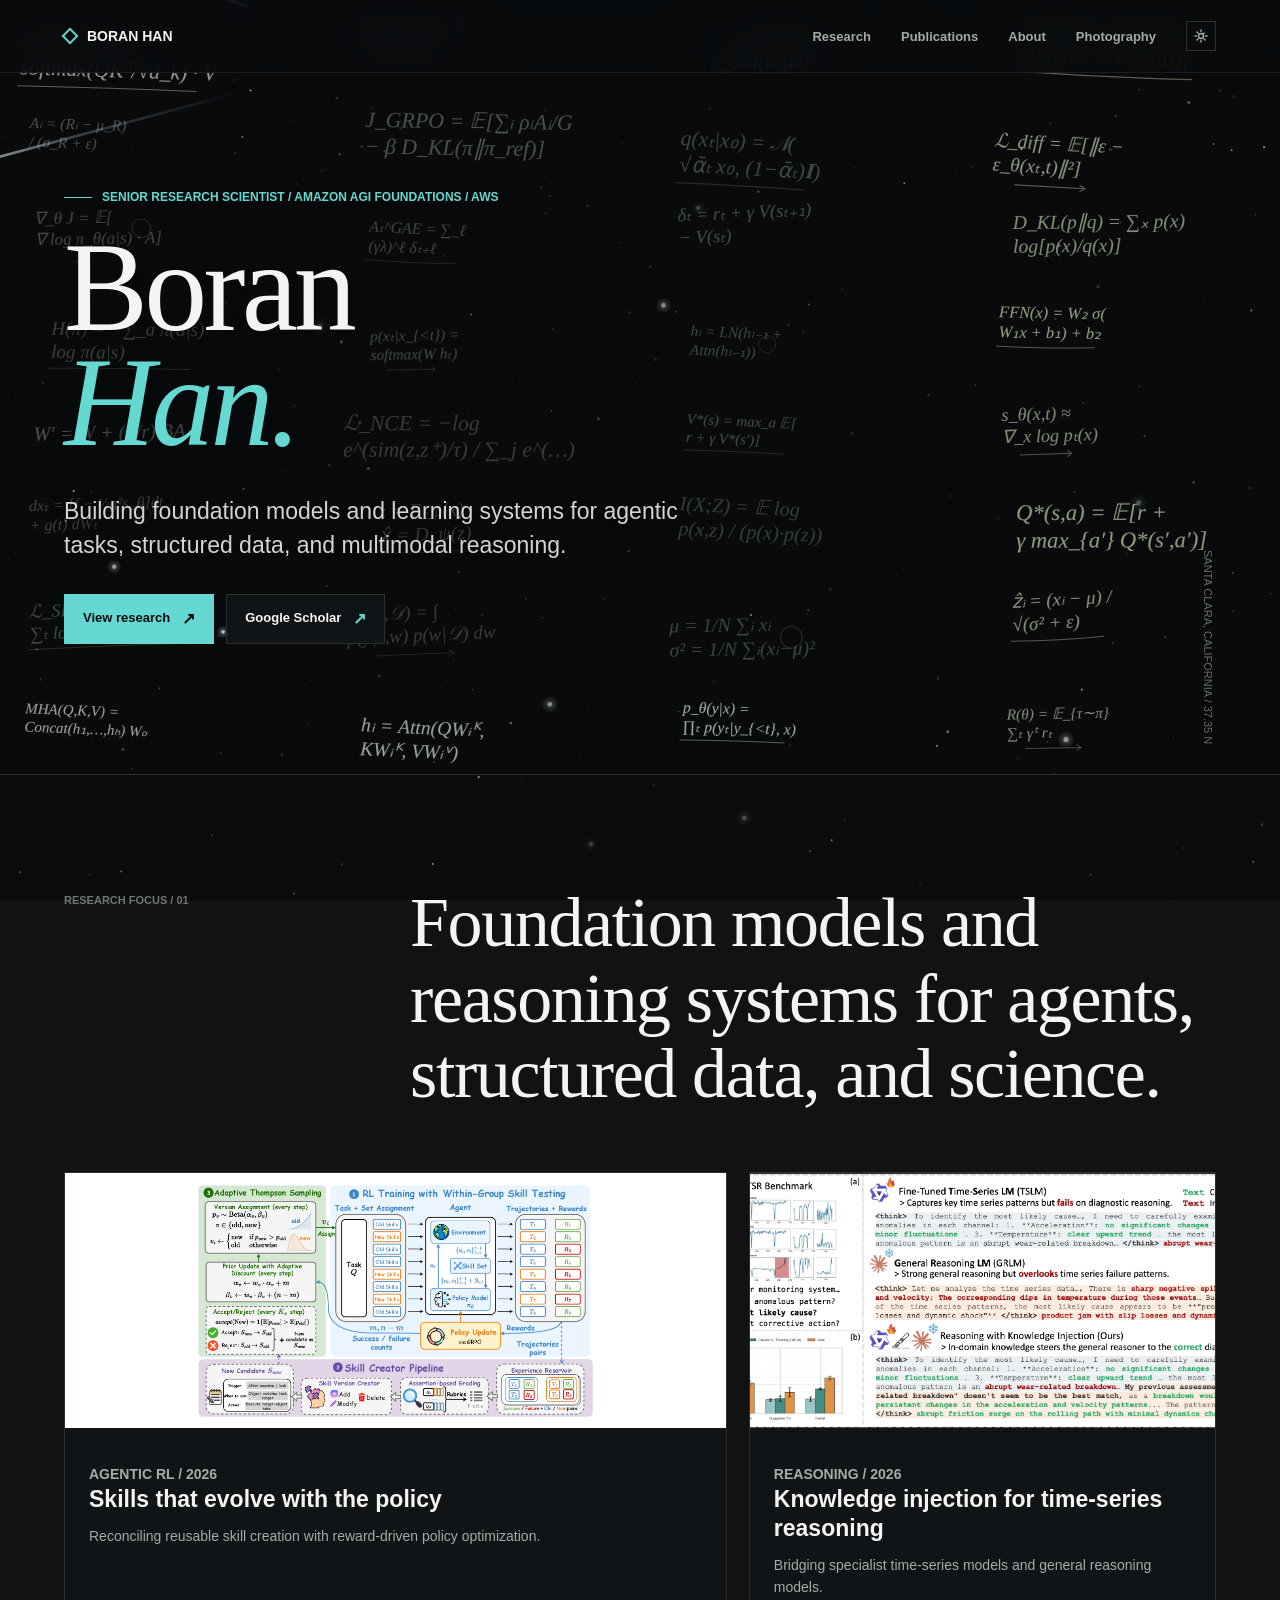
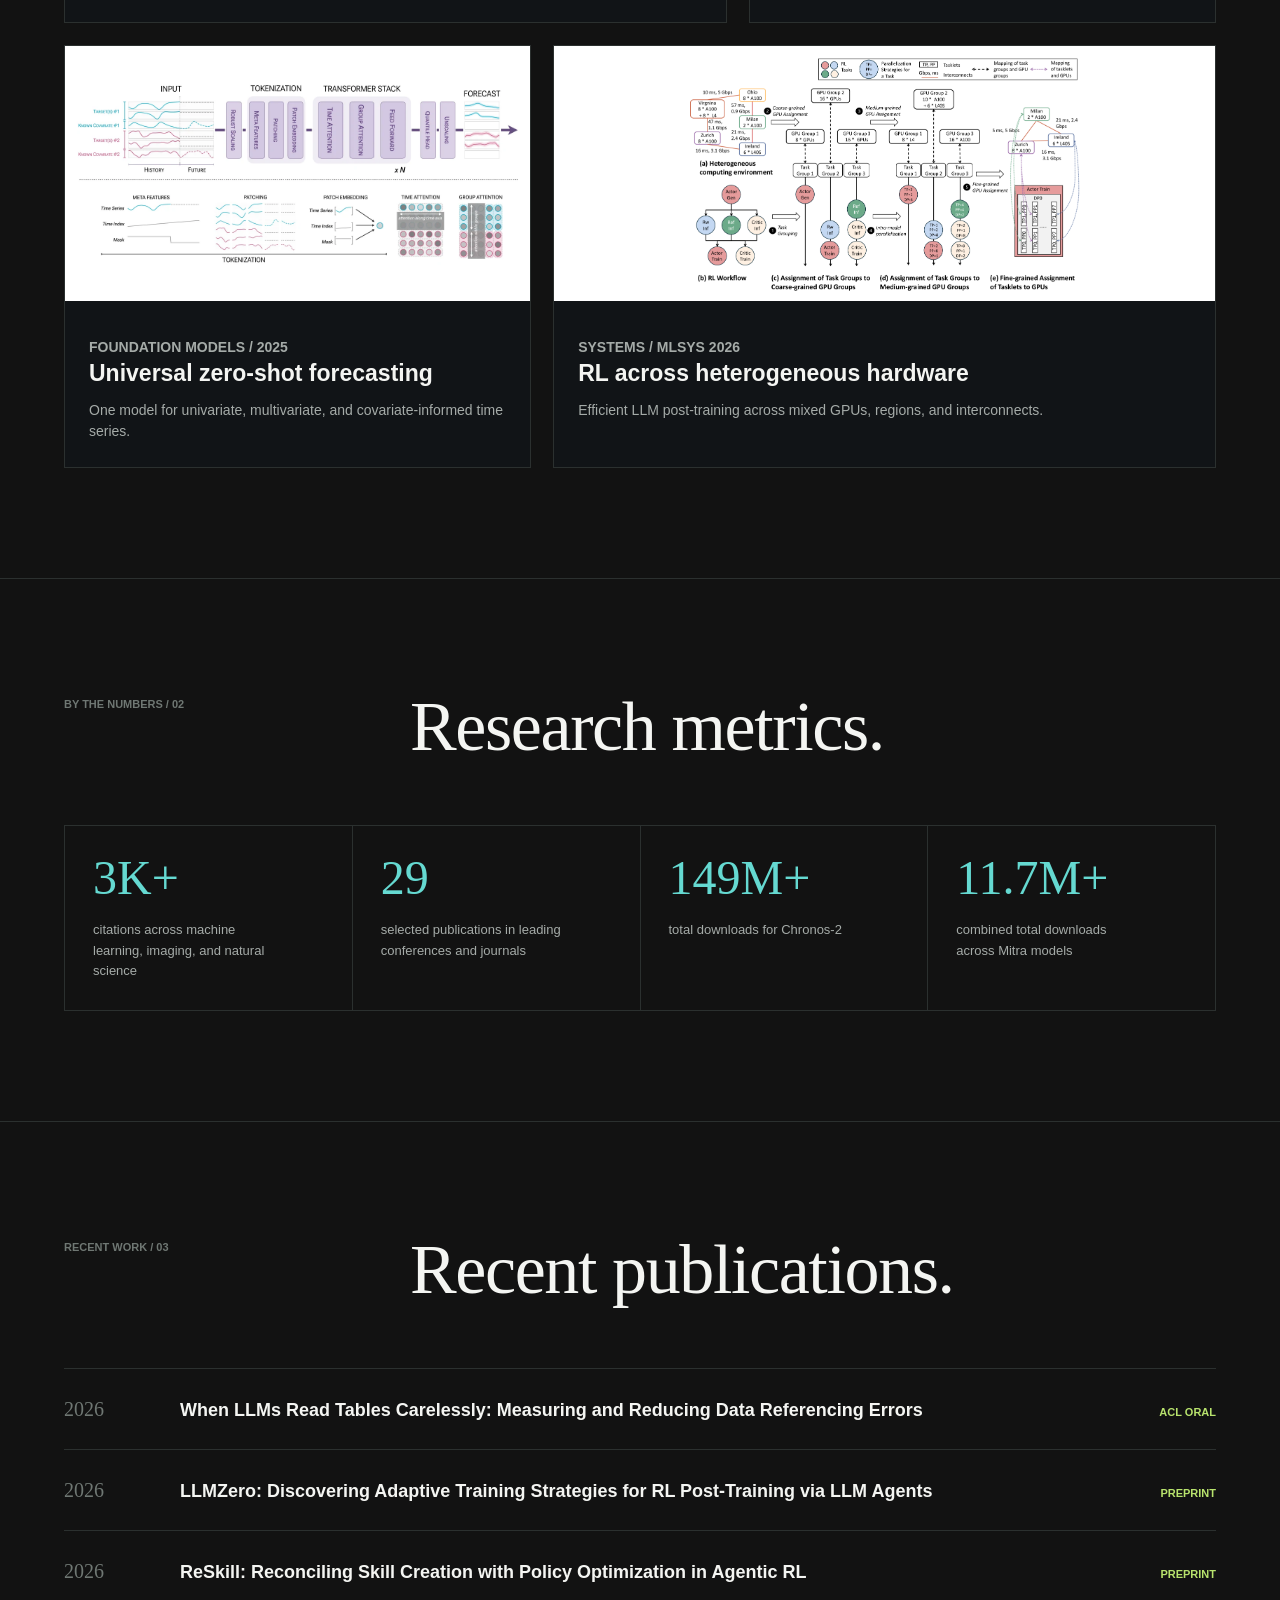
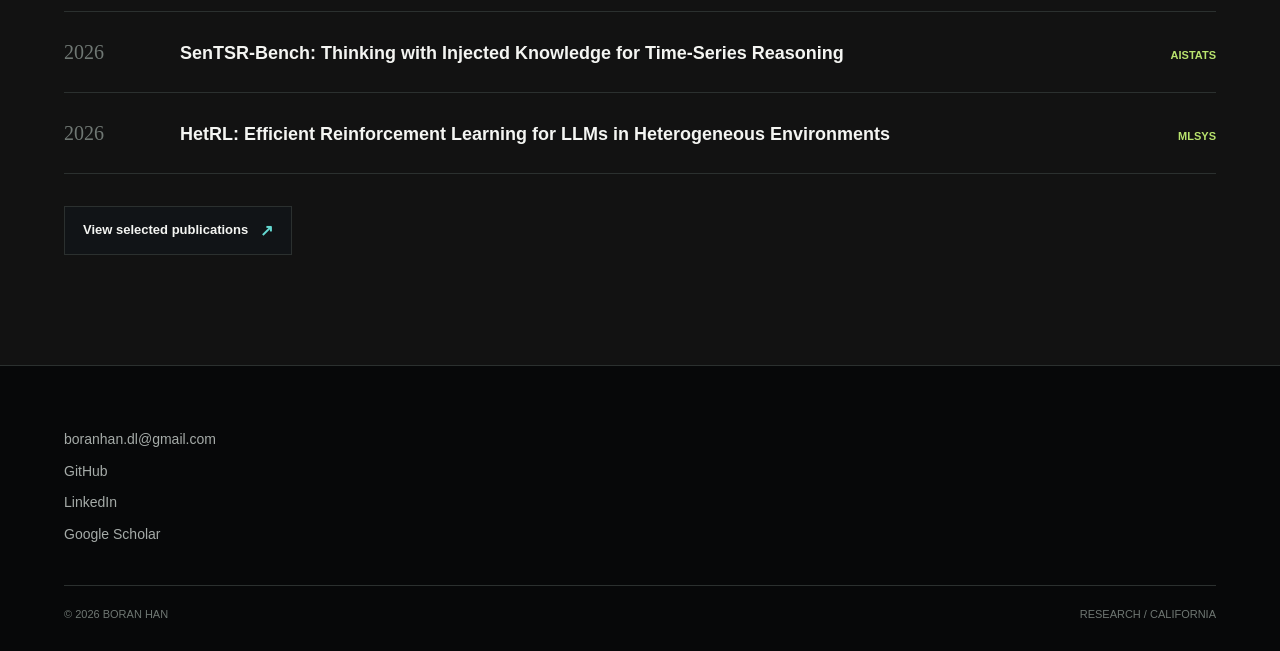
==== index.html @ 443671c4 "Rewrite background equations in proper Unicode math notation Replace ASCII shortcuts (sum_i, grad_th" ====
<!doctype html>
<html lang="en">
  <head>
    <meta charset="utf-8">
    <meta name="viewport" content="width=device-width, initial-scale=1">
    <meta name="description" content="Boran Han is a senior research scientist working on foundation models, agentic learning, multimodal reasoning, and AI for science.">
    <meta name="theme-color" content="#090b0d">
    <meta property="og:type" content="website">
    <meta property="og:site_name" content="Boran Han">
    <meta property="og:title" content="Boran Han | AI Research Scientist">
    <meta property="og:description" content="Senior research scientist working on foundation models, agentic learning, multimodal reasoning, and AI for science.">
    <meta property="og:url" content="https://boranhan.github.io/">
    <meta property="og:image" content="https://boranhan.github.io/assets/images/boran-han-social-july-2026.png">
    <meta property="og:image:type" content="image/png">
    <meta property="og:image:width" content="1200">
    <meta property="og:image:height" content="630">
    <meta property="og:image:alt" content="Boran Han, AI Research Scientist">
    <meta name="twitter:card" content="summary_large_image">
    <meta name="twitter:title" content="Boran Han | AI Research Scientist">
    <meta name="twitter:description" content="Foundation models, agentic learning, multimodal reasoning, and AI for science.">
    <meta name="twitter:image" content="https://boranhan.github.io/assets/images/boran-han-social-july-2026.png">
    <meta name="twitter:image:alt" content="Boran Han, AI Research Scientist">
    <link rel="canonical" href="https://boranhan.github.io/">
    <link rel="icon" href="/favicon.ico?v=2">
    <script>(function(){var t=localStorage.getItem('theme');if(t==='light')document.documentElement.setAttribute('data-theme','light');})()</script>
    <link rel="stylesheet" href="/assets/styles.css?v=33">
    <title>Boran Han | AI Research Scientist</title>
  </head>
  <body>
    <a class="skip-link" href="#main">Skip to content</a>
    <header class="site-header">
      <div class="nav-shell">
        <a class="wordmark" href="/" aria-label="Boran Han, home">
          <span class="wordmark-mark" aria-hidden="true"></span>
          <span>Boran Han</span>
        </a>
        <button class="menu-toggle" type="button" aria-expanded="false" aria-controls="site-navigation" aria-label="Open navigation">
          <span></span>
          <span></span>
        </button>
        <nav class="site-nav" id="site-navigation" aria-label="Primary navigation">
          <a href="/research/">Research</a>
          <a href="/publications/">Publications</a>
          <a href="/about/">About</a>
          <a href="/photography/">Photography</a>
          <button class="theme-toggle" type="button" aria-label="Switch to light theme">
            <svg class="icon-sun" aria-hidden="true" width="14" height="14" viewBox="0 0 14 14" fill="none"><circle cx="7" cy="7" r="2.5" stroke="currentColor" stroke-width="1.4"/><path d="M7 1v1.5M7 11.5V13M1 7h1.5M11.5 7H13M2.93 2.93l1.06 1.06M10.01 10.01l1.06 1.06M10.01 3.99l-1.06 1.06M3.99 10.01l-1.06 1.06" stroke="currentColor" stroke-width="1.4" stroke-linecap="round"/></svg>
            <svg class="icon-moon" aria-hidden="true" width="14" height="14" viewBox="0 0 14 14" fill="none"><path d="M12 9.4A5.4 5.4 0 0 1 4.6 2a6 6 0 1 0 7.4 7.4Z" stroke="currentColor" stroke-width="1.4" stroke-linejoin="round"/></svg>
          </button>
        </nav>
      </div>
    </header>

    <main id="main">
      <section class="hero">
        <canvas class="field-canvas" aria-hidden="true"></canvas>
        <div class="hero-inner">
          <p class="eyebrow">Senior Research Scientist / Amazon AGI Foundations / AWS</p>
          <h1>Boran <span>Han.</span></h1>
          <p class="hero-summary">
            Building foundation models and learning systems for agentic tasks,
            structured data, and multimodal reasoning.
          </p>
          <div class="hero-actions">
            <a class="button primary" href="/research/">View research</a>
            <a class="button" href="https://scholar.google.com/citations?user=Prwxh24AAAAJ" target="_blank" rel="noreferrer">Google Scholar</a>
          </div>
        </div>
        <span class="hero-index">Santa Clara, California / 37.35 N</span>
      </section>

      <section class="section">
        <div class="section-shell">
          <div class="section-intro reveal">
            <p class="section-label">Research focus / 01</p>
            <h2>Foundation models and reasoning systems for agents, structured data, and science.</h2>
          </div>
          <div class="research-grid">
            <article class="research-card reveal">
              <img class="research-card-diagram" src="/assets/images/reskill.webp" alt="ReSkill framework for creating and testing reusable skills during agentic reinforcement learning" loading="lazy" decoding="async">
              <div class="card-body">
                <p class="card-kicker">Agentic RL / 2026</p>
                <h3>Skills that evolve with the policy</h3>
                <p>Reconciling reusable skill creation with reward-driven policy optimization.</p>
                <a class="card-link" href="https://arxiv.org/abs/2606.01619" target="_blank" rel="noreferrer" aria-label="Read the ReSkill paper"></a>
              </div>
            </article>
            <article class="research-card reveal">
              <img src="/assets/images/sentsr.webp" alt="SenTSR-Bench knowledge injection framework for time-series reasoning" loading="lazy" decoding="async">
              <div class="card-body">
                <p class="card-kicker">Reasoning / 2026</p>
                <h3>Knowledge injection for time-series reasoning</h3>
                <p>Bridging specialist time-series models and general reasoning models.</p>
                <a class="card-link" href="https://arxiv.org/abs/2602.19455" target="_blank" rel="noreferrer" aria-label="Read SenTSR-Bench"></a>
              </div>
            </article>
            <article class="research-card reveal">
              <img class="research-card-diagram" src="/assets/images/chronos-2.webp" alt="Chronos-2 architecture for universal time-series forecasting" loading="lazy" decoding="async">
              <div class="card-body">
                <p class="card-kicker">Foundation models / 2025</p>
                <h3>Universal zero-shot forecasting</h3>
                <p>One model for univariate, multivariate, and covariate-informed time series.</p>
                <a class="card-link" href="https://huggingface.co/amazon/chronos-2" target="_blank" rel="noreferrer" aria-label="Explore Chronos-2"></a>
              </div>
            </article>
            <article class="research-card reveal">
              <img class="research-card-diagram" src="/assets/images/hetrl.webp" alt="HetRL scheduling and execution framework for reinforcement learning across heterogeneous GPU environments" loading="lazy" decoding="async">
              <div class="card-body">
                <p class="card-kicker">Systems / MLSys 2026</p>
                <h3>RL across heterogeneous hardware</h3>
                <p>Efficient LLM post-training across mixed GPUs, regions, and interconnects.</p>
                <a class="card-link" href="https://arxiv.org/abs/2512.12476" target="_blank" rel="noreferrer" aria-label="Read the HetRL paper"></a>
              </div>
            </article>
          </div>
        </div>
      </section>

      <section class="section">
        <div class="section-shell">
          <div class="section-intro reveal">
            <p class="section-label">By the numbers / 02</p>
            <h2>Research metrics.</h2>
          </div>
          <div class="stats reveal">
            <div class="stat">
              <strong>3K+</strong>
              <span>citations across machine learning, imaging, and natural science</span>
            </div>
            <div class="stat">
              <strong>29</strong>
              <span>selected publications in leading conferences and journals</span>
            </div>
            <div class="stat">
              <strong>149M+</strong>
              <span>total downloads for Chronos-2</span>
            </div>
            <div class="stat">
              <strong>11.7M+</strong>
              <span>combined total downloads across Mitra models</span>
            </div>
          </div>
        </div>
      </section>

      <section class="section">
        <div class="section-shell">
          <div class="section-intro reveal">
            <p class="section-label">Recent work / 03</p>
            <h2>Recent publications.</h2>
          </div>
          <div class="latest-list reveal">
            <a class="latest-item" href="https://arxiv.org/abs/2606.32029" target="_blank" rel="noreferrer">
              <time datetime="2026">2026</time>
              <h3>When LLMs Read Tables Carelessly: Measuring and Reducing Data Referencing Errors</h3>
              <span>ACL Oral</span>
            </a>
            <a class="latest-item" href="https://arxiv.org/abs/2606.18388" target="_blank" rel="noreferrer">
              <time datetime="2026">2026</time>
              <h3>LLMZero: Discovering Adaptive Training Strategies for RL Post-Training via LLM Agents</h3>
              <span>Preprint</span>
            </a>
            <a class="latest-item" href="https://arxiv.org/abs/2606.01619" target="_blank" rel="noreferrer">
              <time datetime="2026">2026</time>
              <h3>ReSkill: Reconciling Skill Creation with Policy Optimization in Agentic RL</h3>
              <span>Preprint</span>
            </a>
            <a class="latest-item" href="https://arxiv.org/abs/2602.19455" target="_blank" rel="noreferrer">
              <time datetime="2026">2026</time>
              <h3>SenTSR-Bench: Thinking with Injected Knowledge for Time-Series Reasoning</h3>
              <span>AISTATS</span>
            </a>
            <a class="latest-item" href="https://arxiv.org/abs/2512.12476" target="_blank" rel="noreferrer">
              <time datetime="2026">2026</time>
              <h3>HetRL: Efficient Reinforcement Learning for LLMs in Heterogeneous Environments</h3>
              <span>MLSys</span>
            </a>
          </div>
          <div class="page-actions">
            <a class="button" href="/publications/">View selected publications</a>
          </div>
        </div>
      </section>
    </main>

    <footer class="site-footer">
      <div class="footer-shell">
        <div class="footer-top">
          <div class="footer-links">
            <a href="mailto:boranhan.dl@gmail.com">boranhan.dl@gmail.com</a>
            <a href="https://github.com/boranhan" target="_blank" rel="noreferrer">GitHub</a>
            <a href="https://www.linkedin.com/in/boran-han-ba753966/" target="_blank" rel="noreferrer">LinkedIn</a>
            <a href="https://scholar.google.com/citations?user=Prwxh24AAAAJ" target="_blank" rel="noreferrer">Google Scholar</a>
          </div>
        </div>
        <div class="footer-bottom">
          <span>&copy; <span data-year></span> Boran Han</span>
          <span>Research / California</span>
        </div>
      </div>
    </footer>
    <script src="/assets/site.js?v=12" defer></script>
  </body>
</html>
---- assets/styles.css ----
:root {
  --bg: #090b0d;
  --bg-raised: #111417;
  --bg-soft: #171b1e;
  --ink: #f4f5f2;
  --muted: #a5aba8;
  --faint: #6f7773;
  --line: #2b302f;
  --cyan: #65d9d1;
  --coral: #ff7868;
  --lime: #b8e36d;
  --max: 1180px;
  --gutter: clamp(20px, 5vw, 72px);
  --sans: Inter, "Helvetica Neue", Helvetica, Arial, sans-serif;
  --serif: "Iowan Old Style", "Palatino Linotype", Palatino, Georgia, serif;
}

* {
  box-sizing: border-box;
}

html {
  scroll-behavior: smooth;
  color-scheme: dark;
}

body {
  min-width: 320px;
  margin: 0;
  overflow-x: hidden;
  color: var(--ink);
  font-family: var(--sans);
  font-size: 16px;
  line-height: 1.6;
  letter-spacing: 0;
  text-rendering: optimizeLegibility;
}

body.nav-open {
  overflow: hidden;
}

body.photography-page {
  position: relative;
}

body.photography-page::before,
body.photography-page::after {
  content: "";
  position: fixed;
  z-index: -1;
  inset: 0;
  background-repeat: repeat;
  background-size: 240px 240px;
  pointer-events: none;
}

body.photography-page::before {
  background-image:
    radial-gradient(circle at 8% 12%, rgba(244, 245, 242, 0.85) 0 1px, transparent 1.3px),
    radial-gradient(circle at 46% 24%, rgba(244, 245, 242, 0.5) 0 1px, transparent 1.3px),
    radial-gradient(circle at 82% 38%, rgba(184, 227, 109, 0.5) 0 1px, transparent 1.3px),
    radial-gradient(circle at 15% 90%, rgba(244, 245, 242, 0.35) 0 1px, transparent 1.3px),
    radial-gradient(circle at 58% 55%, rgba(244, 245, 242, 0.65) 0 1px, transparent 1.3px),
    radial-gradient(circle at 88% 65%, rgba(184, 227, 109, 0.35) 0 1px, transparent 1.3px),
    radial-gradient(circle at 18% 30%, rgba(244, 245, 242, 0.4) 0 1px, transparent 1.3px),
    radial-gradient(circle at 52% 8%, rgba(101, 217, 209, 0.45) 0 1px, transparent 1.3px),
    radial-gradient(circle at 78% 78%, rgba(244, 245, 242, 0.55) 0 1px, transparent 1.3px),
    radial-gradient(circle at 11% 58%, rgba(101, 217, 209, 0.35) 0 1px, transparent 1.3px),
    radial-gradient(circle at 49% 70%, rgba(244, 245, 242, 0.3) 0 1px, transparent 1.3px),
    radial-gradient(circle at 85% 52%, rgba(244, 245, 242, 0.4) 0 1px, transparent 1.3px);
}

body.photography-page::after {
  background-image:
    radial-gradient(circle at 27% 68%, rgba(101, 217, 209, 0.55) 0 1px, transparent 1.3px),
    radial-gradient(circle at 63% 82%, rgba(244, 245, 242, 0.6) 0 1px, transparent 1.3px),
    radial-gradient(circle at 93% 91%, rgba(244, 245, 242, 0.4) 0 1px, transparent 1.3px),
    radial-gradient(circle at 35% 5%, rgba(101, 217, 209, 0.4) 0 1px, transparent 1.3px),
    radial-gradient(circle at 72% 15%, rgba(244, 245, 242, 0.45) 0 1px, transparent 1.3px),
    radial-gradient(circle at 4% 45%, rgba(244, 245, 242, 0.55) 0 1px, transparent 1.3px),
    radial-gradient(circle at 39% 88%, rgba(244, 245, 242, 0.5) 0 1px, transparent 1.3px),
    radial-gradient(circle at 68% 48%, rgba(244, 245, 242, 0.35) 0 1px, transparent 1.3px),
    radial-gradient(circle at 96% 20%, rgba(184, 227, 109, 0.4) 0 1px, transparent 1.3px),
    radial-gradient(circle at 31% 42%, rgba(244, 245, 242, 0.45) 0 1px, transparent 1.3px),
    radial-gradient(circle at 61% 30%, rgba(244, 245, 242, 0.6) 0 1px, transparent 1.3px),
    radial-gradient(circle at 99% 65%, rgba(184, 227, 109, 0.3) 0 1px, transparent 1.3px);
}

@media (prefers-reduced-motion: no-preference) {
  body.photography-page::before {
    animation: star-twinkle-a 6.4s ease-in-out infinite;
    animation-delay: -1.8s;
  }

  body.photography-page::after {
    animation: star-twinkle-b 8.7s ease-in-out infinite;
    animation-delay: -3.9s;
  }
}

@keyframes star-twinkle-a {
  0%,
  100% {
    opacity: 1;
  }

  6% {
    opacity: 0.35;
  }

  14% {
    opacity: 0.9;
  }

  27% {
    opacity: 0.2;
  }

  38% {
    opacity: 1;
  }

  52% {
    opacity: 0.45;
  }

  67% {
    opacity: 0.8;
  }

  81% {
    opacity: 0.3;
  }

  92% {
    opacity: 0.95;
  }
}

@keyframes star-twinkle-b {
  0%,
  100% {
    opacity: 0.9;
  }

  9% {
    opacity: 0.3;
  }

  21% {
    opacity: 1;
  }

  34% {
    opacity: 0.5;
  }

  45% {
    opacity: 0.85;
  }

  59% {
    opacity: 0.25;
  }

  71% {
    opacity: 1;
  }

  86% {
    opacity: 0.4;
  }
}

body.lightbox-open {
  overflow: hidden;
}

::selection {
  background: var(--cyan);
  color: var(--bg);
}

a {
  color: inherit;
  text-decoration: none;
}

img {
  display: block;
  max-width: 100%;
}

button,
input {
  font: inherit;
}

button {
  color: inherit;
}

:focus-visible {
  outline: 2px solid var(--cyan);
  outline-offset: 4px;
}

.skip-link {
  position: fixed;
  z-index: 100;
  top: 10px;
  left: 10px;
  padding: 9px 13px;
  transform: translateY(-150%);
  background: var(--ink);
  color: var(--bg);
}

.skip-link:focus {
  transform: translateY(0);
}

.site-header {
  position: fixed;
  z-index: 50;
  top: 0;
  right: 0;
  left: 0;
  border-bottom: 1px solid rgba(255, 255, 255, 0.08);
  background: rgba(9, 11, 13, 0.88);
  backdrop-filter: blur(18px);
}

.nav-shell {
  width: min(100% - (2 * var(--gutter)), var(--max));
  height: 72px;
  margin: 0 auto;
  display: flex;
  align-items: center;
  justify-content: space-between;
}

.wordmark {
  display: inline-flex;
  align-items: center;
  gap: 11px;
  font-size: 14px;
  font-weight: 700;
  text-transform: uppercase;
}

.wordmark-mark {
  width: 12px;
  height: 12px;
  border: 2px solid var(--cyan);
  transform: rotate(45deg);
}

.site-nav {
  display: flex;
  align-items: center;
  gap: 30px;
}

.site-nav a {
  position: relative;
  padding: 25px 0 22px;
  color: var(--muted);
  font-size: 13px;
  font-weight: 650;
}

.site-nav a::after {
  position: absolute;
  right: 0;
  bottom: 17px;
  left: 0;
  height: 2px;
  content: "";
  transform: scaleX(0);
  background: var(--cyan);
  transform-origin: right;
  transition: transform 180ms ease;
}

.site-nav a:hover,
.site-nav a[aria-current="page"] {
  color: var(--ink);
}

.site-nav a:hover::after,
.site-nav a[aria-current="page"]::after {
  transform: scaleX(1);
  transform-origin: left;
}

.menu-toggle {
  display: none;
  width: 42px;
  height: 42px;
  padding: 0;
  border: 0;
  background: transparent;
  cursor: pointer;
}

.menu-toggle span {
  display: block;
  width: 22px;
  height: 2px;
  margin: 5px auto;
  background: var(--ink);
  transition: transform 180ms ease;
}

.hero {
  position: relative;
  min-height: min(86svh, 860px);
  overflow: hidden;
  border-bottom: 1px solid var(--line);
}

.field-canvas {
  position: absolute;
  inset: 0;
  width: 100%;
  height: 100%;
  opacity: 0.98;
}

.hero::after {
  position: absolute;
  inset: 0;
  content: "";
  background: rgba(9, 11, 13, 0.1);
  pointer-events: none;
}

.hero h1,
.hero-summary,
.hero .eyebrow {
  text-shadow: 0 2px 16px rgba(9, 11, 13, 0.78);
}

.hero-inner {
  position: relative;
  z-index: 2;
  width: min(100% - (2 * var(--gutter)), var(--max));
  min-height: min(86svh, 860px);
  margin: 0 auto;
  padding-top: 128px;
  padding-bottom: 70px;
  display: grid;
  align-content: center;
}

.eyebrow {
  display: flex;
  align-items: center;
  gap: 10px;
  margin: 0 0 22px;
  color: var(--cyan);
  font-size: 12px;
  font-weight: 750;
  text-transform: uppercase;
}

.eyebrow::before {
  width: 28px;
  height: 1px;
  content: "";
  background: currentColor;
}

.hero h1 {
  max-width: 1030px;
  margin: 0;
  font-family: var(--serif);
  font-size: 126px;
  font-weight: 400;
  line-height: 0.92;
  letter-spacing: -0.03em;
}

.hero h1 span {
  display: block;
  color: var(--cyan);
  font-style: italic;
}

.hero-summary {
  max-width: 650px;
  margin: 34px 0 0;
  color: #d2d5d2;
  font-size: 23px;
  line-height: 1.45;
}

.hero-actions,
.page-actions {
  display: flex;
  flex-wrap: wrap;
  gap: 12px;
  margin-top: 32px;
}

.button {
  min-height: 46px;
  padding: 11px 18px;
  display: inline-flex;
  align-items: center;
  justify-content: center;
  gap: 12px;
  border: 1px solid var(--line);
  background: var(--bg-raised);
  color: var(--ink);
  font-size: 13px;
  font-weight: 700;
  transition: border-color 180ms ease, background 180ms ease, color 180ms ease;
}

.button::after {
  content: "\2197";
  color: var(--cyan);
  font-size: 16px;
}

.button.primary {
  border-color: var(--cyan);
  background: var(--cyan);
  color: var(--bg);
}

.button.primary::after {
  color: var(--bg);
}

.button:hover {
  border-color: var(--ink);
  background: var(--ink);
  color: var(--bg);
}

.theme-toggle {
  display: inline-flex;
  align-items: center;
  justify-content: center;
  width: 30px;
  height: 30px;
  padding: 0;
  flex-shrink: 0;
  border: 1px solid var(--line);
  background: transparent;
  color: var(--muted);
  cursor: pointer;
  transition: border-color 180ms ease, color 180ms ease;
}

.theme-toggle:hover {
  border-color: var(--cyan);
  color: var(--cyan);
}

.theme-toggle .icon-moon { display: none; }

[data-theme="light"] .theme-toggle .icon-sun  { display: none; }
[data-theme="light"] .theme-toggle .icon-moon { display: inline-flex; }

.hero-index {
  position: absolute;
  right: var(--gutter);
  bottom: 30px;
  color: var(--faint);
  font-size: 11px;
  text-transform: uppercase;
  writing-mode: vertical-rl;
}

.section {
  border-bottom: 1px solid var(--line);
}

.section-shell {
  width: min(100% - (2 * var(--gutter)), var(--max));
  margin: 0 auto;
  padding: 110px 0;
}

.section-intro {
  display: grid;
  grid-template-columns: minmax(180px, 0.7fr) minmax(0, 2fr);
  gap: 64px;
  margin-bottom: 60px;
}

.section-label {
  margin: 7px 0 0;
  color: var(--faint);
  font-size: 11px;
  font-weight: 750;
  text-transform: uppercase;
}

.section-intro h2,
.page-title,
.manifesto {
  margin: 0;
  font-family: var(--serif);
  font-weight: 400;
  line-height: 1.08;
}

.section-intro h2 {
  max-width: 830px;
  font-size: 70px;
  letter-spacing: -0.02em;
}

.section-intro h2 em {
  color: var(--coral);
  font-weight: 400;
}

.research-grid {
  display: grid;
  grid-template-columns: repeat(12, 1fr);
  gap: 22px;
}

.research-card {
  position: relative;
  min-height: 420px;
  overflow: hidden;
  border: 1px solid var(--line);
  background: var(--bg-raised);
  transition: border-color 250ms ease, box-shadow 250ms ease;
}

.research-card:nth-child(1),
.research-card:nth-child(4) {
  grid-column: span 7;
}

.research-card:nth-child(2),
.research-card:nth-child(3) {
  grid-column: span 5;
}

.research-card img {
  width: 100%;
  height: 255px;
  object-fit: cover;
  filter: saturate(0.75) contrast(1.04);
  transition: transform 420ms ease, filter 420ms ease;
}

.research-card:hover img {
  transform: scale(1.025);
  filter: saturate(1) contrast(1);
}

.research-card img.research-card-diagram {
  padding: 9px;
  background: #fff;
  object-fit: contain;
  filter: none;
}

.research-card:hover img.research-card-diagram {
  transform: none;
  filter: none;
}

.research-card:hover {
  border-color: rgba(101, 217, 209, 0.3);
  box-shadow: 0 8px 32px rgba(0, 0, 0, 0.45);
}

.research-grid .research-card.reveal:nth-child(2) { transition-delay: 80ms; }
.research-grid .research-card.reveal:nth-child(3) { transition-delay: 160ms; }
.research-grid .research-card.reveal:nth-child(4) { transition-delay: 240ms; }

.card-body {
  padding: 24px;
}

.card-kicker {
  margin: 0 0 8px;
  color: var(--lime);
  font-size: 11px;
  font-weight: 750;
  text-transform: uppercase;
}

.research-card h3 {
  margin: 0;
  font-size: 23px;
  line-height: 1.25;
}

.research-card p {
  margin: 12px 0 0;
  color: var(--muted);
  font-size: 14px;
  line-height: 1.55;
}

.card-link::after {
  position: absolute;
  inset: 0;
  content: "";
}

.stats {
  display: grid;
  grid-template-columns: repeat(4, 1fr);
  border-top: 1px solid var(--line);
  border-left: 1px solid var(--line);
}

.stat {
  min-height: 170px;
  padding: 28px;
  border-right: 1px solid var(--line);
  border-bottom: 1px solid var(--line);
}

.stat strong {
  display: block;
  color: var(--cyan);
  font-family: var(--serif);
  font-size: 48px;
  font-weight: 400;
  line-height: 1;
}

.stat span {
  display: block;
  max-width: 180px;
  margin-top: 18px;
  color: var(--muted);
  font-size: 13px;
}

.flight-figure {
  margin: 40px 0 0;
}

.flight-visual {
  --earth-size: clamp(47px, 7vw, 79px);
  --moon-size: clamp(24px, 3.5vw, 39px);
  position: relative;
  height: clamp(150px, 16vw, 190px);
  overflow: hidden;
  border-top: 1px solid rgba(255, 255, 255, 0.08);
  border-bottom: 1px solid rgba(255, 255, 255, 0.08);
  background-color: #06080a;
  background-image:
    radial-gradient(circle at 13% 18%, rgba(244, 245, 242, 0.72) 0 1px, transparent 1.5px),
    radial-gradient(circle at 36% 72%, rgba(101, 217, 209, 0.48) 0 1px, transparent 1.5px),
    radial-gradient(circle at 58% 24%, rgba(244, 245, 242, 0.45) 0 1px, transparent 1.5px),
    radial-gradient(circle at 73% 80%, rgba(244, 245, 242, 0.52) 0 1px, transparent 1.5px),
    radial-gradient(circle at 87% 31%, rgba(184, 227, 109, 0.44) 0 1px, transparent 1.5px);
}

.flight-earth,
.flight-moon {
  position: absolute;
  z-index: 2;
  top: 50%;
  border-radius: 50%;
  transform: translateY(-50%);
}

.flight-earth {
  left: clamp(16px, 3.2vw, 42px);
  width: var(--earth-size);
  height: var(--earth-size);
  overflow: hidden;
  box-shadow: 0 0 48px rgba(101, 217, 209, 0.18);
}

.flight-moon {
  right: clamp(18px, 4vw, 54px);
  width: var(--moon-size);
  height: var(--moon-size);
  overflow: hidden;
  box-shadow: 0 0 30px rgba(244, 245, 242, 0.13);
}

.flight-earth svg,
.flight-moon svg {
  display: block;
  width: 100%;
  height: 100%;
}

.flight-route {
  position: absolute;
  z-index: 3;
  top: 50%;
  right: clamp(36px, 6vw, 78px);
  left: clamp(52px, 8vw, 108px);
  height: 2px;
  transform: translateY(-50%);
  background: repeating-linear-gradient(
    90deg,
    rgba(244, 245, 242, 0.26) 0 5px,
    transparent 5px 12px
  );
}

.flight-route-progress {
  position: absolute;
  inset: 0 auto 0 0;
  width: 92%;
  background: var(--cyan);
  box-shadow: 0 0 14px rgba(101, 217, 209, 0.55);
}

.flight-route-progress::after {
  position: absolute;
  top: 50%;
  right: -4px;
  width: 8px;
  height: 8px;
  border: 2px solid var(--bg);
  border-radius: 50%;
  content: "";
  transform: translateY(-50%);
  background: var(--cyan);
}

.flight-rocket {
  position: absolute;
  z-index: 4;
  top: 50%;
  left: 92%;
  width: 76px;
  height: 46px;
  display: block;
  transform: translate(-50%, -50%);
  animation: flight-rocket-idle 3.2s ease-in-out infinite;
}

.rocket-plane {
  position: absolute;
  top: 0;
  left: 0;
  width: 100%;
  height: 100%;
  display: block;
}

.rocket-trail {
  position: absolute;
  top: 50%;
  right: 100%;
  width: 40px;
  height: 2px;
  display: block;
  background: linear-gradient(90deg, transparent, rgba(244, 245, 242, 0.35));
  transform: translateY(-50%);
  animation: flight-trail 620ms ease-in-out infinite alternate;
}

.flight-distance-label,
.flight-progress-label {
  position: absolute;
  bottom: 18px;
  display: grid;
  text-align: center;
}

.flight-distance-label {
  left: 50%;
  transform: translateX(-50%);
}

.flight-progress-label {
  right: 8%;
  transform: translateX(50%);
}

.flight-distance-label strong,
.flight-progress-label strong {
  font-family: var(--serif);
  font-weight: 400;
  line-height: 1;
}

.flight-distance-label strong {
  color: var(--cyan);
  font-size: 32px;
}

.flight-progress-label strong {
  color: var(--coral);
  font-size: 40px;
}

.flight-distance-label small,
.flight-progress-label small {
  margin-top: 5px;
  color: var(--muted);
  font-size: 10px;
  font-weight: 700;
  text-transform: uppercase;
}

.flight-scale {
  padding-top: 14px;
  display: grid;
  grid-template-columns: 1fr 1fr 1fr;
  color: var(--faint);
  font-size: 10px;
  text-transform: uppercase;
}

.flight-scale span:nth-child(2) {
  text-align: center;
}

.flight-scale span:last-child {
  text-align: right;
}

.flight-scale strong {
  margin-right: 6px;
  color: var(--muted);
  font-weight: 750;
}

@keyframes flight-rocket-idle {
  0%,
  100% {
    margin-top: -1px;
  }
  50% {
    margin-top: 3px;
  }
}

@keyframes flight-trail {
  from {
    transform: scaleX(0.72);
    transform-origin: right;
  }
  to {
    transform: scaleX(1);
    transform-origin: right;
  }
}

.latest-list {
  border-top: 1px solid var(--line);
}

.latest-item {
  padding: 24px 0;
  display: grid;
  grid-template-columns: 92px minmax(0, 1fr) auto;
  gap: 24px;
  align-items: baseline;
  border-bottom: 1px solid var(--line);
}

.latest-item time,
.publication-year {
  color: var(--faint);
  font-family: var(--serif);
  font-size: 20px;
}

.latest-item h3 {
  margin: 0;
  font-size: 18px;
  font-weight: 600;
  line-height: 1.35;
}

.latest-item span {
  color: var(--lime);
  font-size: 11px;
  font-weight: 750;
  text-transform: uppercase;
}

.latest-item:hover h3 {
  color: var(--cyan);
}

.page-hero {
  padding: 160px var(--gutter) 80px;
  border-bottom: 1px solid var(--line);
  background: linear-gradient(180deg, rgba(101, 217, 209, 0.04) 0%, transparent 55%);
}

.page-hero-inner {
  width: min(100%, var(--max));
  margin: 0 auto;
}

.page-title {
  max-width: 980px;
  font-size: 72px;
  line-height: 1.12;
  letter-spacing: -0.02em;
}

.page-title em {
  color: var(--cyan);
  font-weight: 400;
}

.page-lede {
  max-width: 710px;
  margin: 28px 0 0 auto;
  color: var(--muted);
  font-size: 23px;
}

.research-programs .section-intro {
  margin-bottom: 20px;
}

.research-program {
  --program-accent: var(--cyan);
  padding: 88px 0;
  border-top: 1px solid var(--line);
}

.research-program:last-child {
  padding-bottom: 0;
}

.research-program--rl {
  --program-accent: var(--coral);
}

.research-program--agents {
  --program-accent: #8eaef8;
}

.research-program--pretraining {
  --program-accent: var(--lime);
}

.research-program--systems {
  --program-accent: #ffd166;
}

.research-program-header {
  margin-bottom: 40px;
  display: grid;
  grid-template-columns: minmax(180px, 0.7fr) minmax(0, 2fr);
  gap: 64px;
}

.research-program-number {
  margin: 8px 0 0;
  color: var(--program-accent);
  font-size: 11px;
  font-weight: 750;
  text-transform: uppercase;
}

.research-program-header h2 {
  margin: 0;
  font-family: var(--serif);
  font-size: 62px;
  font-weight: 400;
  line-height: 1;
}

.research-program-header div > p {
  max-width: 710px;
  margin: 18px 0 0;
  color: var(--muted);
  font-size: 17px;
}

.research-collage {
  margin: 0;
  border: 1px solid var(--line);
  background: var(--line);
}

.research-collage-grid {
  display: grid;
  grid-template-columns: repeat(12, minmax(0, 1fr));
  gap: 1px;
}

.collage-panel {
  min-width: 0;
  display: grid;
  grid-template-rows: auto 1fr;
  overflow: hidden;
  background: var(--bg-raised);
  color: var(--ink);
  transition: background 250ms ease;
}

.collage-panel--five {
  grid-column: span 5;
}

.collage-panel--six {
  grid-column: span 6;
}

.collage-panel--seven {
  grid-column: span 7;
}

.collage-panel--full {
  grid-column: span 12;
}

.collage-panel:hover {
  background: #171b1f;
}

.collage-panel:focus-visible {
  position: relative;
  z-index: 1;
  outline: 2px solid var(--program-accent);
  outline-offset: -2px;
}

.collage-visual {
  height: 270px;
  padding: 20px;
  display: grid;
  place-items: center;
  overflow: hidden;
  background: #f2f2ee;
}

.collage-panel--full .collage-visual {
  height: 340px;
}

.collage-visual img {
  width: 100%;
  height: 100%;
  object-fit: contain;
  transition: transform 400ms ease;
}

.collage-panel:hover .collage-visual img {
  transform: scale(1.012);
}

.collage-label {
  min-height: 104px;
  padding: 18px 20px;
  display: grid;
  grid-template-columns: 28px minmax(0, 1fr) auto;
  gap: 14px;
  align-items: start;
}

.collage-index {
  color: var(--program-accent);
  font-size: 10px;
  font-weight: 750;
}

.collage-title {
  min-width: 0;
}

.collage-title strong {
  display: block;
  font-family: var(--serif);
  font-size: 23px;
  font-weight: 400;
  line-height: 1;
}

.collage-title small {
  margin-top: 8px;
  display: block;
  color: var(--muted);
  font-size: 12px;
  line-height: 1.35;
}

.collage-venue {
  color: var(--program-accent);
  font-size: 9px;
  font-weight: 750;
  text-align: right;
  text-transform: uppercase;
  white-space: nowrap;
}

.collage-venue span {
  margin-left: 5px;
  color: var(--ink);
  font-size: 13px;
}

.research-collage figcaption {
  padding: 13px 20px;
  border-top: 1px solid var(--line);
  background: var(--bg);
  color: var(--faint);
  font-size: 10px;
  font-weight: 700;
  text-transform: uppercase;
}

.filter-bar {
  position: sticky;
  z-index: 10;
  top: 72px;
  padding: 15px 0;
  display: flex;
  flex-wrap: wrap;
  gap: 8px;
  border-bottom: 1px solid var(--line);
  background: rgba(9, 11, 13, 0.94);
  backdrop-filter: blur(16px);
}

.filter-button {
  min-height: 36px;
  padding: 7px 13px;
  border: 1px solid var(--line);
  background: transparent;
  color: var(--muted);
  font-size: 12px;
  font-weight: 700;
  cursor: pointer;
}

.filter-button:hover,
.filter-button[aria-pressed="true"] {
  border-color: var(--cyan);
  background: var(--cyan);
  color: var(--bg);
}

.publication-list {
  margin-top: 28px;
  border-top: 1px solid var(--line);
}

.publication {
  padding: 28px 0;
  display: grid;
  grid-template-columns: 86px minmax(0, 1fr) 160px;
  gap: 28px;
  border-bottom: 1px solid var(--line);
  transition: opacity 180ms ease;
}

.publication[hidden] {
  display: none;
}

.publication h2 {
  margin: 0;
  font-size: 19px;
  font-weight: 650;
  line-height: 1.35;
}

.publication-authors {
  margin: 8px 0 0;
  color: var(--muted);
  font-family: var(--serif);
  font-size: 15px;
}

.publication-venue {
  color: var(--lime);
  font-size: 12px;
  font-weight: 750;
  text-align: right;
  text-transform: uppercase;
}

.publication a:hover h2 {
  color: var(--cyan);
}

.filter-result {
  margin: 20px 0 0;
  color: var(--faint);
  font-size: 12px;
}

.about-grid {
  display: grid;
  grid-template-columns: minmax(240px, 0.7fr) minmax(0, 1.3fr);
  gap: clamp(40px, 8vw, 110px);
  align-items: start;
}

.portrait-frame {
  position: sticky;
  top: 110px;
}

.portrait-frame img {
  width: min(100%, 430px);
  aspect-ratio: 1;
  object-fit: cover;
  filter: saturate(0.82);
}

.portrait-caption {
  margin-top: 13px;
  color: var(--faint);
  font-size: 11px;
  text-transform: uppercase;
}

.manifesto {
  color: #e1e3df;
  font-size: 52px;
  letter-spacing: -0.02em;
}

.manifesto em {
  color: var(--coral);
  font-weight: 400;
}

.prose {
  max-width: 680px;
  margin-top: 40px;
  color: var(--muted);
  font-size: 17px;
}

.prose p + p {
  margin-top: 24px;
}

.timeline {
  margin-top: 58px;
  border-top: 1px solid var(--line);
}

.timeline-item {
  padding: 27px 0;
  display: grid;
  grid-template-columns: 150px minmax(0, 1fr);
  gap: 25px;
  border-bottom: 1px solid var(--line);
}

.timeline-item time {
  color: var(--faint);
  font-size: 12px;
  font-weight: 700;
  text-transform: uppercase;
}

.timeline-item h3 {
  margin: 0;
  font-size: 17px;
}

.timeline-item p {
  margin: 7px 0 0;
  color: var(--muted);
  font-size: 14px;
}

.recognition-grid {
  display: grid;
  grid-template-columns: repeat(2, 1fr);
  gap: 1px;
  border: 1px solid var(--line);
  background: var(--line);
}

.recognition-item {
  min-height: 150px;
  padding: 27px;
  background: var(--bg);
  transition: background 200ms ease;
}

.recognition-item:hover {
  background: var(--bg-raised);
}

.recognition-item strong {
  display: block;
  font-family: var(--serif);
  font-size: 25px;
  font-weight: 400;
}

.recognition-item span {
  display: block;
  margin-top: 12px;
  color: var(--muted);
  font-size: 13px;
}

.collection-index {
  border-bottom: 1px solid var(--line);
}

.collection-index-inner {
  width: min(100% - 32px, 1500px);
  margin: 0 auto;
  display: grid;
  grid-template-columns: repeat(2, minmax(0, 1fr));
}

.collection-index a {
  min-height: 92px;
  padding: 22px 26px;
  display: grid;
  grid-template-columns: 34px minmax(0, 1fr) auto;
  gap: 14px;
  align-items: center;
  border-left: 1px solid var(--line);
  transition: background 180ms ease;
}

.collection-index a:last-child {
  border-right: 1px solid var(--line);
}

.collection-index a:hover {
  background: var(--bg-raised);
}

.collection-index-number {
  color: var(--cyan);
  font-family: var(--serif);
  font-size: 20px;
}

.collection-index strong {
  font-family: var(--serif);
  font-size: 24px;
  font-weight: 400;
}

.collection-index small {
  color: var(--faint);
  font-size: 11px;
  font-weight: 700;
  text-transform: uppercase;
}

.photography-shell {
  width: 100%;
  margin: 0;
  padding: 0 0 120px;
}

.photo-collection {
  padding-top: 16px;
  scroll-margin-top: 16px;
}

.photo-collection + .photo-collection {
  margin-top: 110px;
  border-top: 1px solid var(--line);
}

.collection-header {
  margin-bottom: 38px;
  display: grid;
  grid-template-columns: minmax(0, 1fr) auto;
  gap: 32px;
  align-items: end;
}

.collection-kicker {
  margin: 0 0 10px;
  color: var(--cyan);
  font-size: 11px;
  font-weight: 750;
  text-transform: uppercase;
}

.collection-header h2 {
  margin: 0;
  font-family: var(--serif);
  font-size: 74px;
  font-weight: 400;
  line-height: 1;
}

.collection-meta {
  margin: 0 0 5px;
  color: var(--faint);
  font-size: 11px;
  font-weight: 700;
  line-height: 1.7;
  text-align: right;
  text-transform: uppercase;
}

.photo-grid {
  display: grid;
  grid-template-columns: repeat(4, minmax(0, 1fr));
  gap: 0;
}

.photo-frame,
.photo-frame--feature,
.photo-frame--third,
.photo-frame--two-thirds {
  position: relative;
  aspect-ratio: 1;
  min-width: 0;
  margin: 0;
  grid-column: auto;
}

.photo-open {
  position: relative;
  width: 100%;
  height: 100%;
  padding: 0;
  display: block;
  overflow: hidden;
  border: 0;
  background: var(--bg-raised);
  cursor: zoom-in;
}

.photo-open img {
  width: 100%;
  height: 100%;
  object-fit: cover;
  transition: filter 350ms ease, transform 500ms ease;
}

.photo-open:hover img {
  transform: scale(1.012);
  filter: brightness(1.05);
}

.photo-number {
  position: absolute;
  right: 13px;
  bottom: 11px;
  min-width: 28px;
  padding: 3px 5px;
  background: rgba(4, 6, 7, 0.68);
  color: #fff;
  font-size: 10px;
  font-weight: 750;
  line-height: 1.4;
  text-align: center;
}

.photo-label {
  position: absolute;
  left: 13px;
  bottom: 11px;
  max-width: calc(100% - 76px);
  padding: 7px 9px 6px;
  display: grid;
  gap: 2px;
  background: rgba(4, 6, 7, 0.76);
  color: #fff;
  line-height: 1.25;
  pointer-events: none;
  text-align: left;
}

.photo-label strong {
  font-family: var(--serif);
  font-size: 15px;
  font-weight: 500;
}

.photo-label small {
  overflow: hidden;
  color: rgba(255, 255, 255, 0.72);
  font-size: 9px;
  font-weight: 700;
  text-overflow: ellipsis;
  text-transform: uppercase;
  white-space: nowrap;
}

.photo-lightbox {
  width: 100vw;
  max-width: none;
  height: 100dvh;
  max-height: none;
  margin: 0;
  padding: 0;
  overflow: hidden;
  border: 0;
  background: #050607;
  color: var(--ink);
}

.photo-lightbox::backdrop {
  background: #050607;
}

.lightbox-stage {
  width: 100%;
  height: 100%;
  padding: 52px 88px 20px;
  display: grid;
  grid-template-rows: minmax(0, 1fr) auto;
  gap: 16px;
}

.lightbox-image {
  width: auto;
  max-width: 100%;
  height: auto;
  max-height: calc(100dvh - 118px);
  margin: auto;
  object-fit: contain;
}

.lightbox-caption {
  min-height: 28px;
  display: flex;
  gap: 24px;
  align-items: center;
  justify-content: center;
  color: var(--muted);
  font-size: 11px;
  font-weight: 700;
  text-transform: uppercase;
}

.lightbox-counter {
  color: var(--faint);
}

.lightbox-metadata {
  color: var(--faint);
}

.lightbox-control {
  position: fixed;
  z-index: 2;
  width: 46px;
  height: 46px;
  padding: 0;
  display: grid;
  place-items: center;
  border: 1px solid rgba(255, 255, 255, 0.18);
  border-radius: 50%;
  background: rgba(5, 6, 7, 0.7);
  color: var(--ink);
  cursor: pointer;
  transition: background 180ms ease, border-color 180ms ease;
}

.lightbox-control:hover {
  border-color: var(--ink);
  background: var(--ink);
  color: var(--bg);
}

.lightbox-control span {
  font-family: Arial, sans-serif;
  font-size: 30px;
  font-weight: 300;
  line-height: 1;
}

.lightbox-close {
  top: 18px;
  right: 20px;
}

.lightbox-previous,
.lightbox-next {
  top: 50%;
  transform: translateY(-50%);
}

.lightbox-previous {
  left: 20px;
}

.lightbox-next {
  right: 20px;
}

.site-footer {
  padding: 62px var(--gutter) 28px;
  background: #070809;
}

.footer-shell {
  width: min(100%, var(--max));
  margin: 0 auto;
}

.footer-top {
  padding-bottom: 40px;
}

.footer-links {
  display: grid;
  align-content: end;
  gap: 9px;
}

.footer-links a {
  width: fit-content;
  color: var(--muted);
  font-size: 14px;
}

.footer-links a:hover {
  color: var(--cyan);
}

.footer-bottom {
  padding-top: 20px;
  display: flex;
  justify-content: space-between;
  border-top: 1px solid var(--line);
  color: var(--faint);
  font-size: 11px;
  text-transform: uppercase;
}

.reveal {
  opacity: 0;
  transform: translateY(16px);
  transition: opacity 550ms cubic-bezier(0.16, 1, 0.3, 1),
              transform 550ms cubic-bezier(0.16, 1, 0.3, 1);
}

.reveal.is-visible {
  opacity: 1;
  transform: none;
}

/* ─── Star canvas ──────────────────────────────────────── */

.star-canvas {
  position: fixed;
  inset: 0;
  width: 100%;
  height: 100%;
  pointer-events: none;
  z-index: -1;
}

body {
  background: transparent;
}

/* ─── Light theme ──────────────────────────────────────── */

[data-theme="light"] {
  --bg: #f5f5f0;
  --bg-raised: #ffffff;
  --bg-soft: #eeede8;
  --ink: #0e1210;
  --muted: #565e59;
  --faint: #8a928e;
  --line: #d5d8d5;
  --cyan: #0a7a72;
  --coral: #c93528;
  --lime: #4a7a0a;
  color-scheme: light;
}


[data-theme="light"] .site-header {
  border-bottom-color: rgba(14, 18, 16, 0.1);
  background: rgba(245, 245, 240, 0.92);
}

[data-theme="light"] .field-canvas {
  display: none;
}

[data-theme="light"] .hero {
  background: transparent;
}

[data-theme="light"] .hero::after {
  background: transparent;
}

[data-theme="light"] .hero h1,
[data-theme="light"] .hero-summary,
[data-theme="light"] .hero .eyebrow {
  text-shadow: none;
}

[data-theme="light"] .hero-summary {
  color: var(--ink);
}

[data-theme="light"] .site-footer {
  background: #e8e8e3;
}

[data-theme="light"] .filter-bar {
  background: rgba(247, 247, 242, 0.94);
}

[data-theme="light"] .page-hero {
  background: linear-gradient(180deg, rgba(10, 122, 114, 0.05) 0%, transparent 55%);
}

[data-theme="light"] body.photography-page::before,
[data-theme="light"] body.photography-page::after {
  opacity: 0;
}

[data-theme="light"] .photo-lightbox,
[data-theme="light"] .photo-lightbox::backdrop {
  background: #050607;
}

@media (max-width: 900px) {
  .menu-toggle {
    display: block;
  }

  .site-nav {
    position: fixed;
    top: 72px;
    right: 0;
    left: 0;
    height: calc(100dvh - 72px);
    overflow-y: auto;
    padding: 30px var(--gutter);
    display: none;
    align-content: start;
    background: var(--bg);
  }

  .nav-open .site-nav {
    display: grid;
  }

  .site-nav a {
    padding: 16px 0;
    border-bottom: 1px solid var(--line);
    font-family: var(--serif);
    font-size: 34px;
    font-weight: 400;
  }

  .site-nav a::after {
    display: none;
  }

  .theme-toggle {
    margin-top: 20px;
    width: 44px;
    height: 44px;
    border-color: var(--line);
  }

  .section-intro,
  .about-grid {
    grid-template-columns: 1fr;
    gap: 28px;
  }

  .hero h1 {
    font-size: 92px;
  }

  .section-intro h2 {
    font-size: 56px;
  }

  .page-title {
    font-size: 58px;
  }

  .manifesto {
    font-size: 42px;
  }

  .research-card:nth-child(n) {
    grid-column: span 6;
  }

  .stats {
    grid-template-columns: repeat(2, 1fr);
  }

  .research-program-header {
    grid-template-columns: 1fr;
    gap: 16px;
  }

  .collage-panel--five,
  .collage-panel--six,
  .collage-panel--seven {
    grid-column: span 6;
  }

  .collage-panel--full {
    grid-column: span 12;
  }

  .portrait-frame {
    position: static;
  }

  .portrait-frame img {
    width: 280px;
  }

  .photo-grid {
    grid-template-columns: repeat(3, minmax(0, 1fr));
  }
}

@media (max-width: 680px) {
  .nav-shell {
    height: 64px;
  }

  .site-nav {
    top: 64px;
    height: calc(100dvh - 64px);
  }

  .hero,
  .hero-inner {
    min-height: calc(100svh - 88px);
  }

  .hero-inner {
    padding-top: 110px;
    padding-bottom: 36px;
    align-content: start;
  }

  .hero h1 {
    font-size: 64px;
  }

  .hero-summary {
    font-size: 18px;
  }

  .hero-index {
    display: none;
  }

  .section-shell {
    padding: 52px 0 68px;
  }

  .section-intro {
    margin-bottom: 38px;
  }

  .research-grid {
    grid-template-columns: 1fr;
  }

  .research-card:nth-child(n) {
    grid-column: auto;
  }

  .research-card {
    min-height: 0;
  }

  .research-card img {
    height: 220px;
  }

  .stat {
    min-height: 145px;
    padding: 22px;
  }

  .stats {
    grid-template-columns: 1fr;
  }

  .stat strong {
    font-size: 38px;
  }

  .flight-figure {
    margin-top: 28px;
  }

  .flight-visual {
    --earth-size: 44px;
    --moon-size: 22.5px;
    height: 140px;
  }

  .flight-route {
    right: 48px;
    left: 52px;
  }

  .flight-rocket {
    width: 60px;
    transform: translate(-50%, -50%) scale(0.88);
  }

  .flight-distance-label,
  .flight-progress-label {
    bottom: 16px;
  }

  .flight-distance-label {
    transform: translateX(-50%);
  }

  .flight-progress-label {
    transform: translateX(25%);
  }

  .flight-distance-label strong {
    font-size: 25px;
  }

  .flight-progress-label strong {
    font-size: 32px;
  }

  .flight-scale {
    grid-template-columns: 1fr auto;
    row-gap: 5px;
  }

  .flight-scale span:nth-child(2) {
    grid-column: 1 / -1;
    grid-row: 2;
    text-align: left;
  }

  .flight-scale span:last-child {
    text-align: right;
  }

  .latest-item {
    grid-template-columns: 55px minmax(0, 1fr);
    gap: 16px;
  }

  .latest-item span {
    display: none;
  }

  .page-hero {
    padding-top: 125px;
    padding-bottom: 55px;
  }

  .page-title {
    font-size: 38px;
  }

  .page-lede {
    margin-left: 0;
    font-size: 18px;
  }

  .research-program {
    padding: 58px 0;
  }

  .research-program-header {
    margin-bottom: 28px;
  }

  .research-program-header h2 {
    font-size: 44px;
  }

  .research-program-header div > p {
    font-size: 15px;
  }

  .research-collage-grid {
    grid-template-columns: 1fr;
  }

  .collage-panel--five,
  .collage-panel--six,
  .collage-panel--seven,
  .collage-panel--full {
    grid-column: auto;
  }

  .collage-visual,
  .collage-panel--full .collage-visual {
    height: 230px;
    padding: 14px;
  }

  .collage-label {
    min-height: 0;
    padding: 16px;
    grid-template-columns: 22px minmax(0, 1fr);
    gap: 12px;
  }

  .collage-title strong {
    font-size: 21px;
  }

  .collage-venue {
    grid-column: 2;
    text-align: left;
  }

  .research-collage figcaption {
    padding: 12px 16px;
    line-height: 1.5;
  }

  .filter-bar {
    top: 64px;
    flex-wrap: nowrap;
    overflow-x: auto;
    scrollbar-width: none;
  }

  .filter-button {
    flex: 0 0 auto;
  }

  .publication {
    grid-template-columns: 54px minmax(0, 1fr);
    gap: 14px;
  }

  .publication-venue {
    grid-column: 2;
    text-align: left;
  }

  .timeline-item {
    grid-template-columns: 1fr;
    gap: 8px;
  }

  .recognition-grid {
    grid-template-columns: 1fr;
  }

  .collection-index-inner {
    grid-template-columns: 1fr;
  }

  .collection-index a {
    min-height: 80px;
    padding: 16px 14px;
    grid-template-columns: 28px minmax(0, 1fr);
  }

  .collection-index a:first-child {
    border-right: 1px solid var(--line);
    border-bottom: 1px solid var(--line);
  }

  .collection-index small {
    grid-column: 2;
  }

  .photography-shell {
    width: 100%;
    margin: 0;
    padding-bottom: 72px;
  }

  .photo-collection {
    padding-top: 16px;
  }

  .photo-collection + .photo-collection {
    margin-top: 72px;
  }

  .collection-header {
    margin-bottom: 24px;
    grid-template-columns: 1fr;
    gap: 14px;
  }

  .collection-header h2 {
    font-size: 48px;
  }

  .collection-meta {
    text-align: left;
  }

  .photo-grid {
    grid-template-columns: repeat(2, minmax(0, 1fr));
    gap: 0;
  }

  .photo-frame,
  .photo-frame--feature,
  .photo-frame--third,
  .photo-frame--two-thirds {
    grid-column: auto;
  }

  .lightbox-stage {
    padding: 62px 10px 76px;
  }

  .lightbox-image {
    max-height: calc(100dvh - 158px);
  }

  .lightbox-caption {
    gap: 10px;
    flex-direction: column;
    line-height: 1.2;
  }

  .lightbox-close {
    top: 10px;
    right: 10px;
  }

  .lightbox-previous,
  .lightbox-next {
    top: auto;
    bottom: 14px;
    transform: none;
  }

  .lightbox-previous {
    left: calc(50% - 58px);
  }

  .lightbox-next {
    right: calc(50% - 58px);
  }

  .footer-bottom {
    gap: 12px;
    flex-direction: column;
  }
}

@media (prefers-reduced-motion: reduce) {
  html {
    scroll-behavior: auto;
  }

  *,
  *::before,
  *::after {
    scroll-behavior: auto !important;
    transition-duration: 0.01ms !important;
    animation-duration: 0.01ms !important;
    animation-iteration-count: 1 !important;
  }

  .reveal {
    opacity: 1;
    transform: none;
  }
}
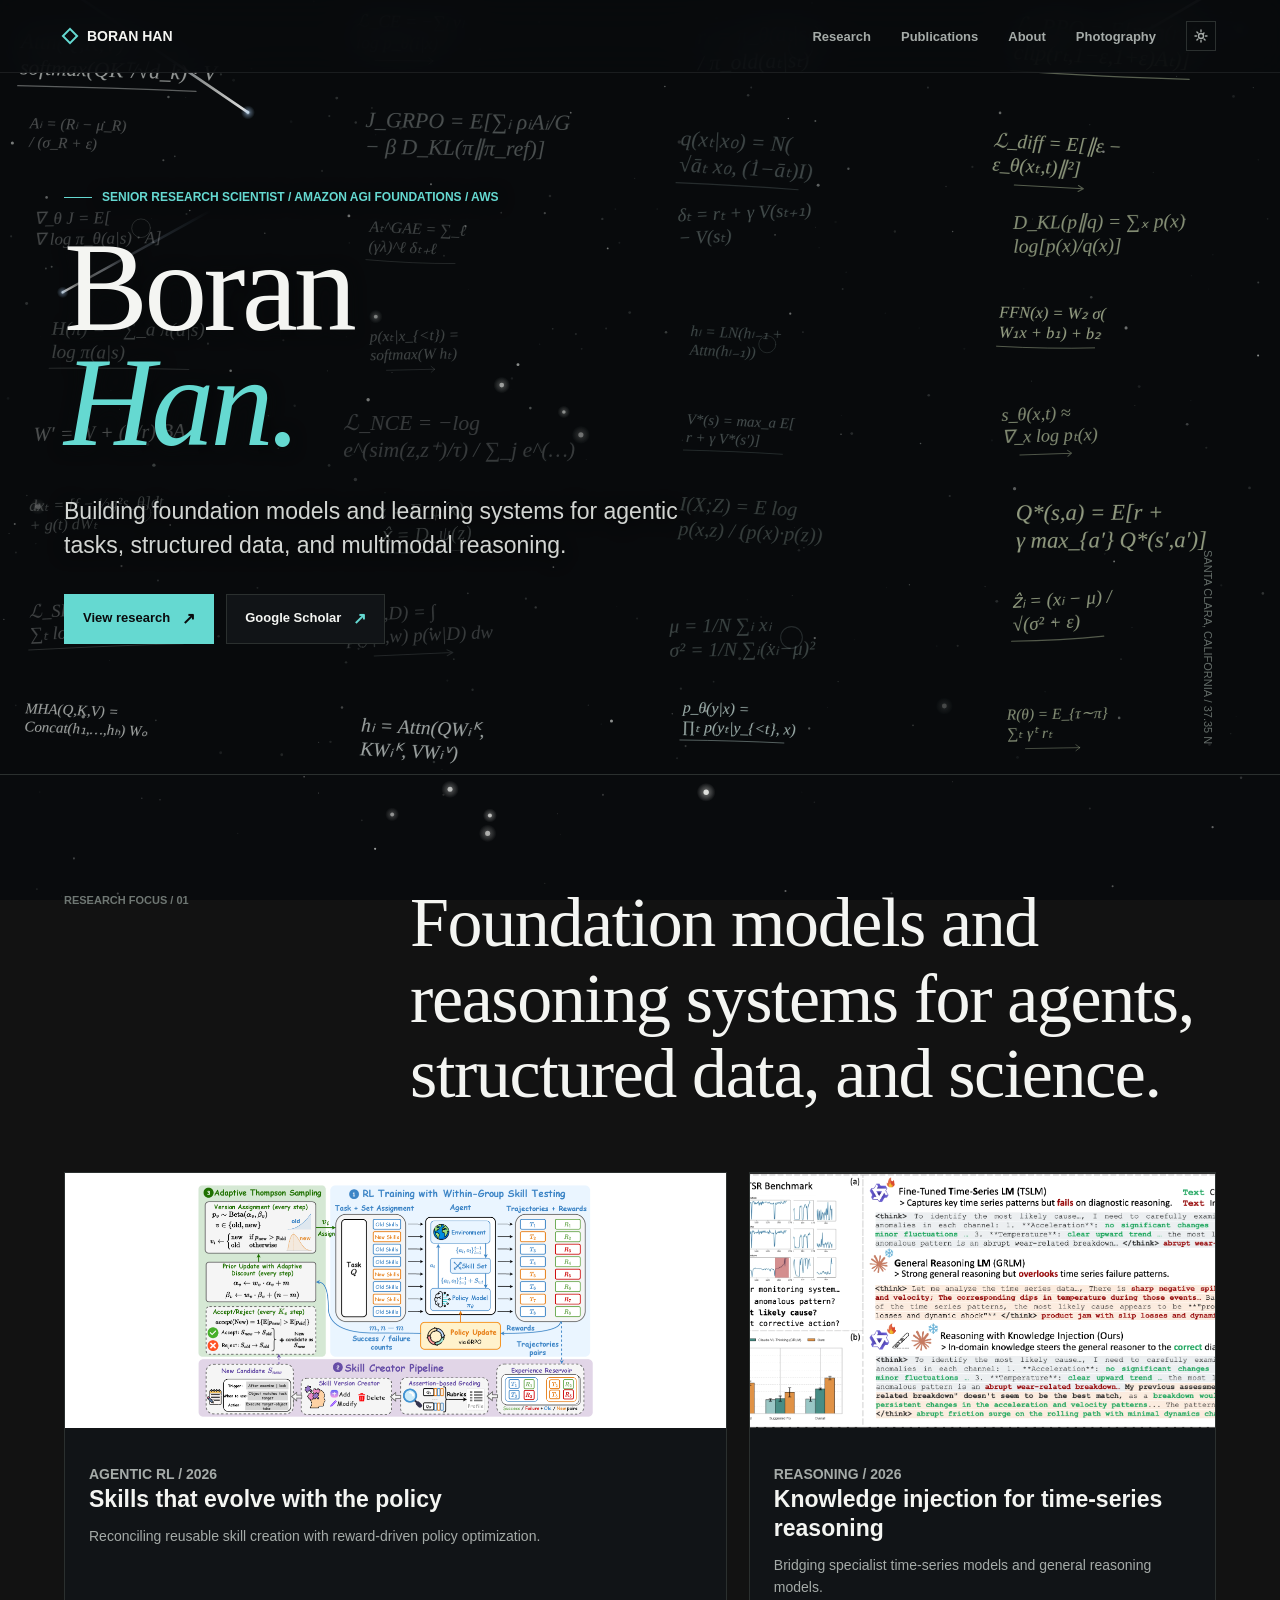
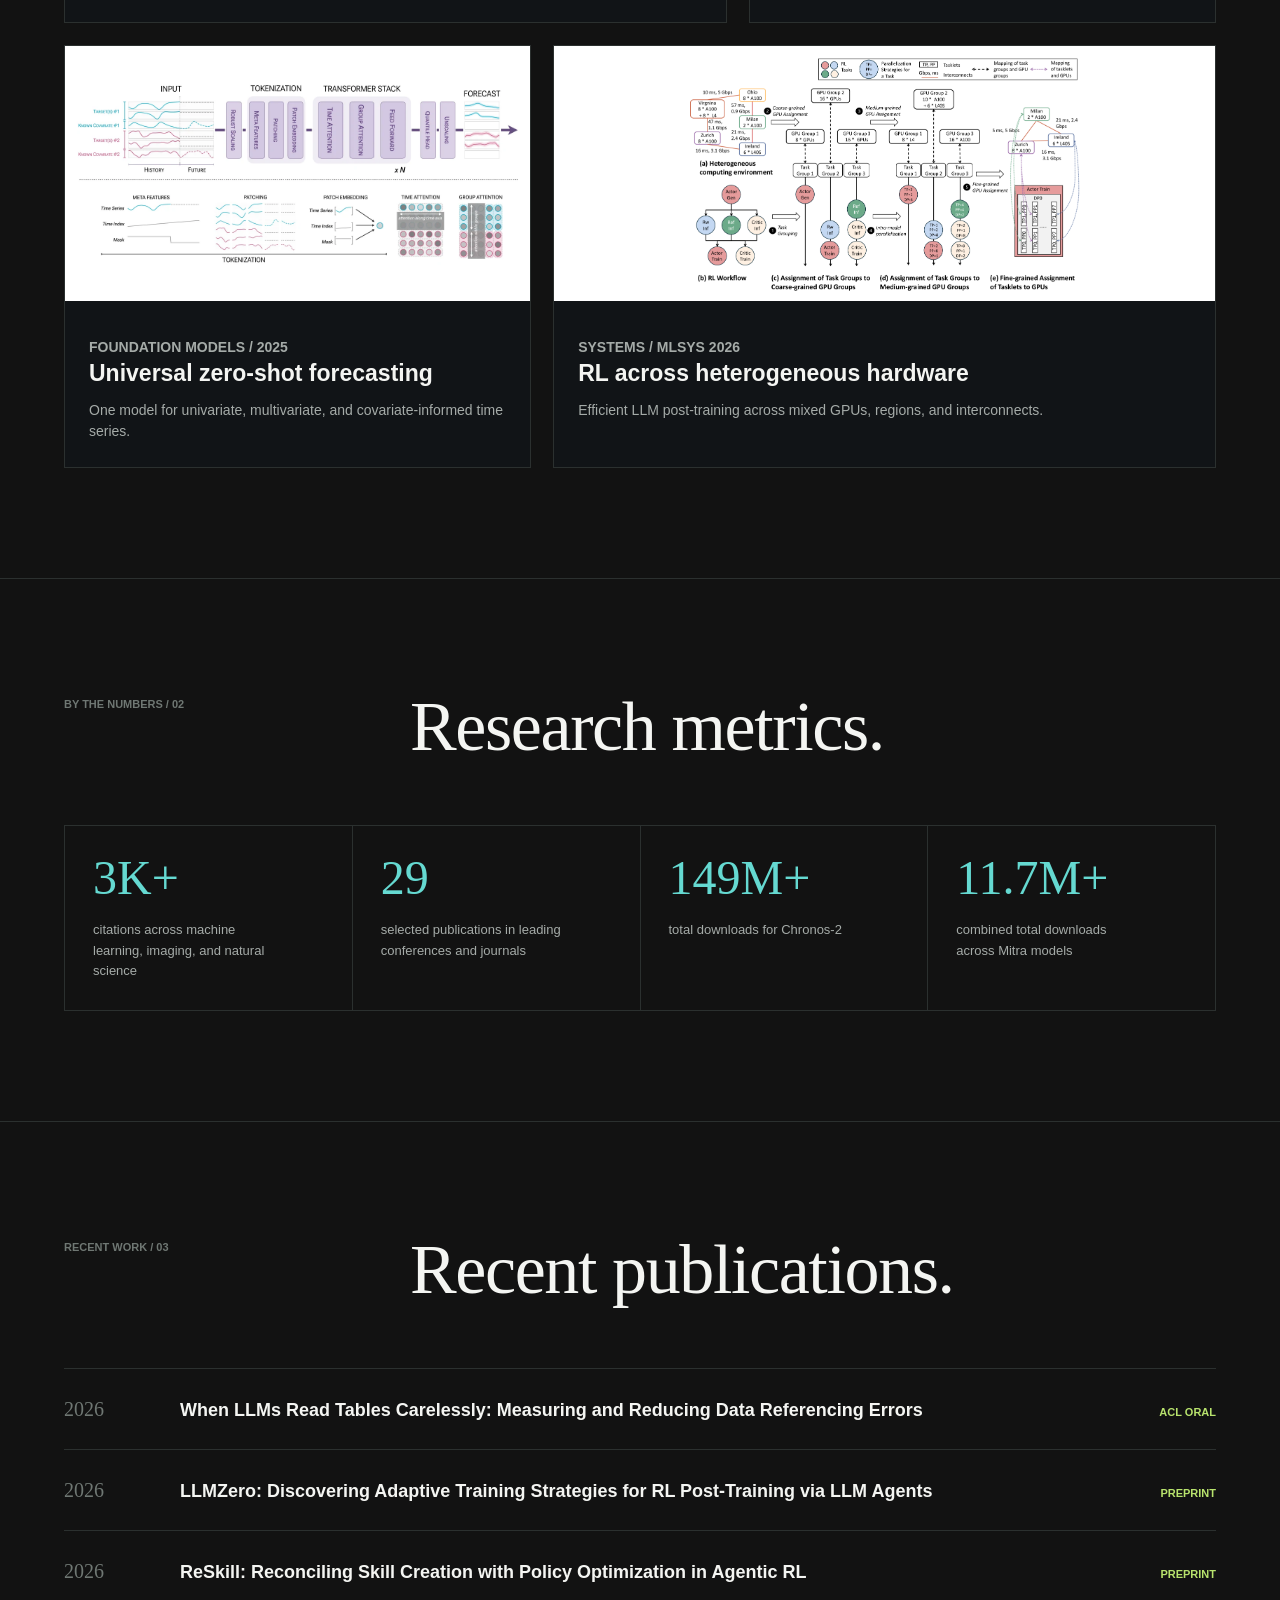
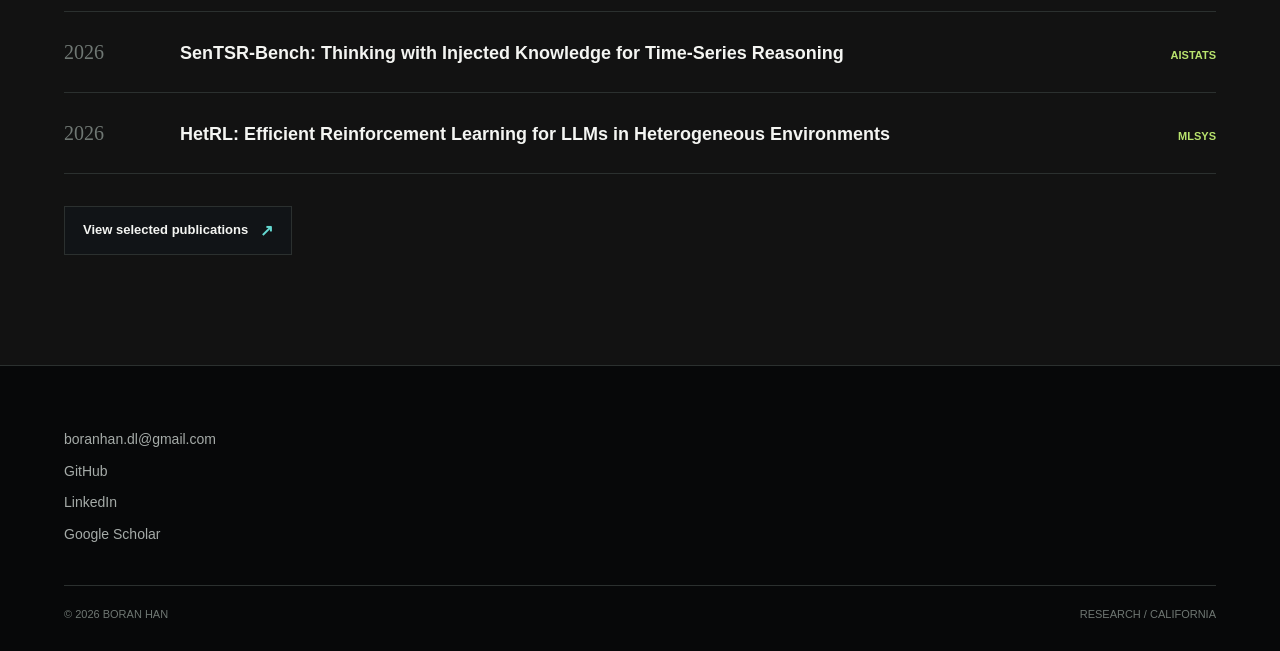
==== commit 721fd9ed: "Fix equation box-characters: replace unsupported Math Alphanumeric Symbols Georgia/Times on canvas d" ====
--- a/index.html
+++ b/index.html
@@ -199,6 +199,6 @@
         </div>
       </div>
     </footer>
-    <script src="/assets/site.js?v=12" defer></script>
+    <script src="/assets/site.js?v=13" defer></script>
   </body>
 </html>
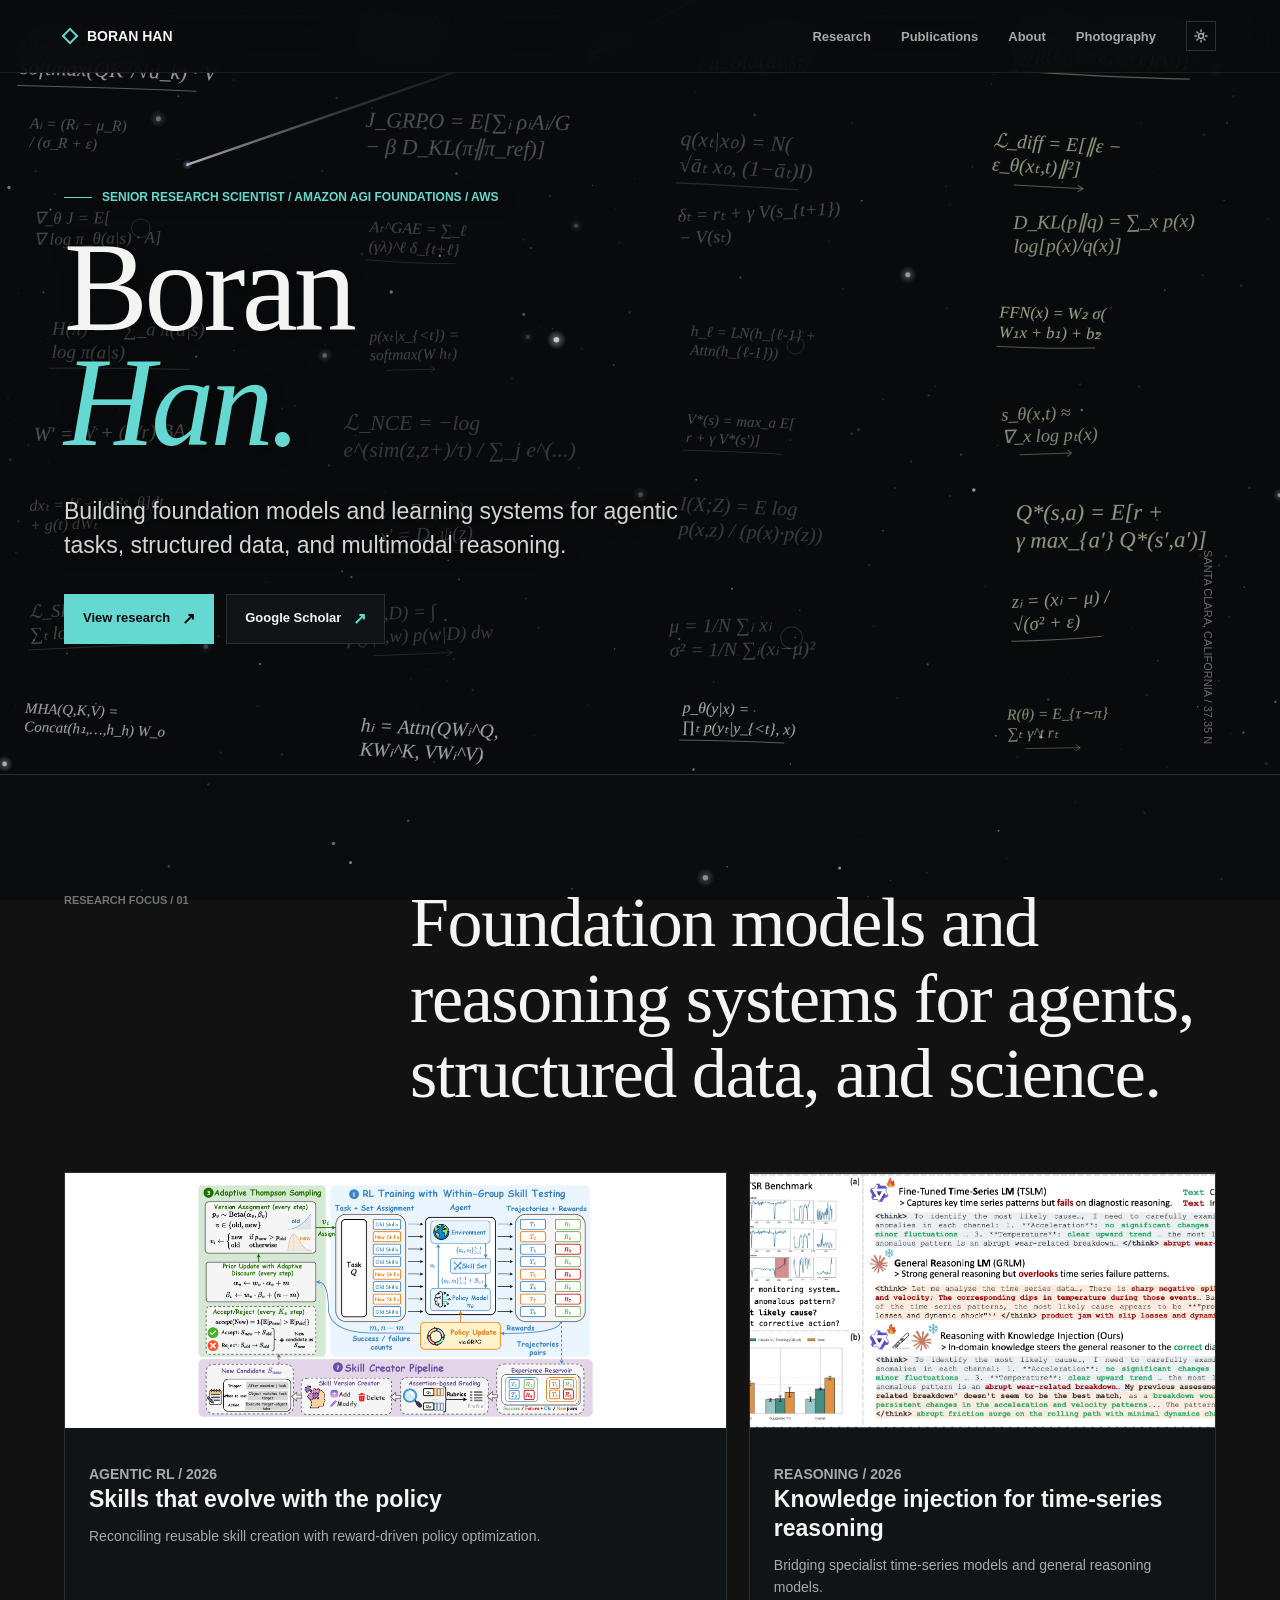
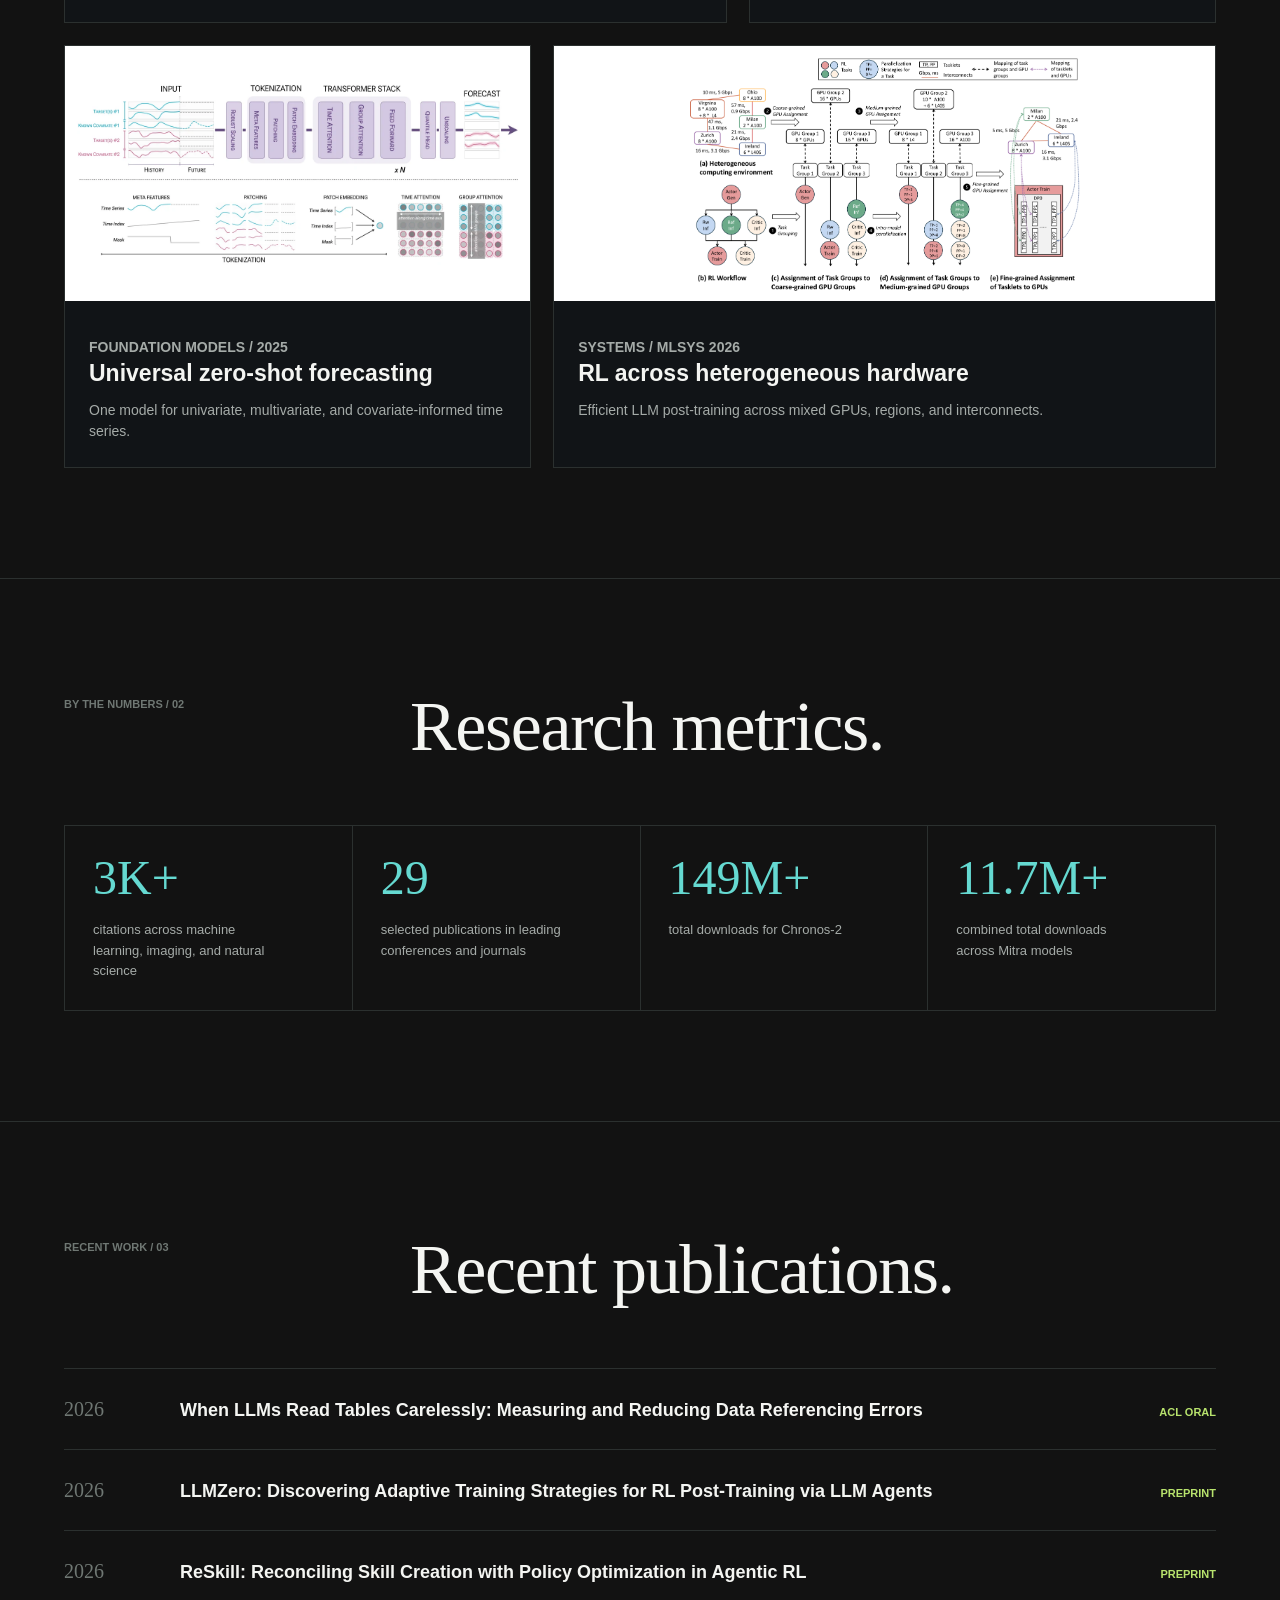
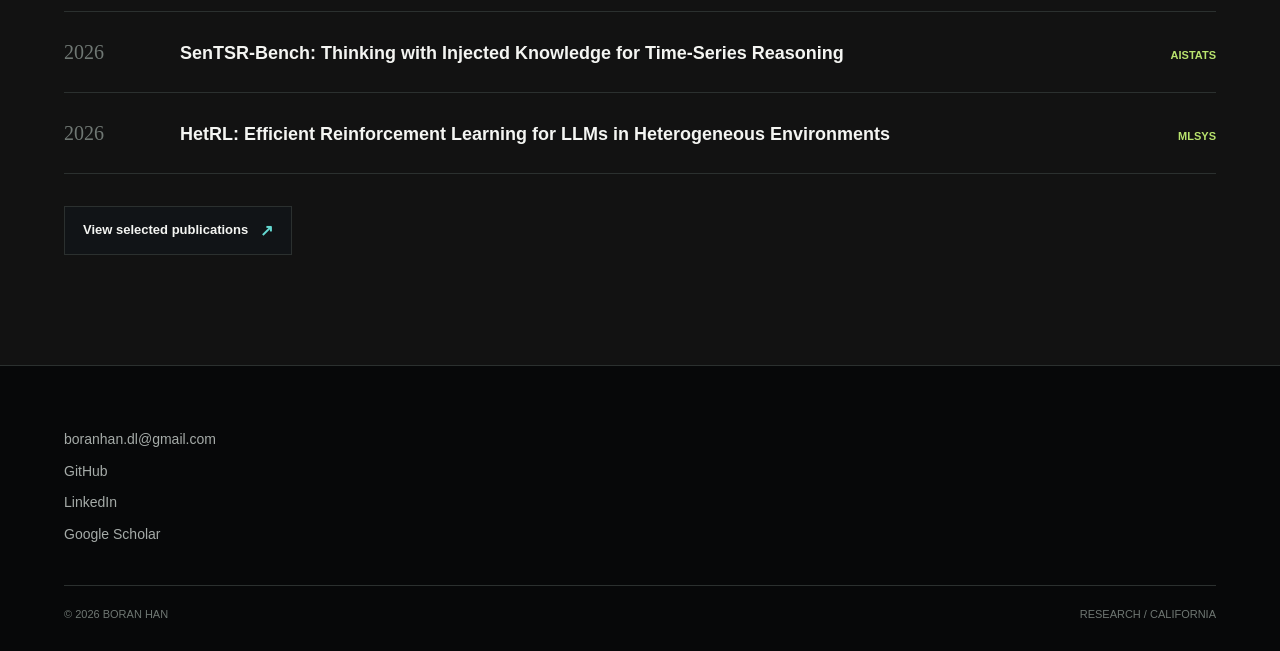
==== commit 26f6cebd: "Fix remaining box characters in homepage equations Replace all problematic Unicode in canvas equatio" ====
--- a/index.html
+++ b/index.html
@@ -199,6 +199,6 @@
         </div>
       </div>
     </footer>
-    <script src="/assets/site.js?v=13" defer></script>
+    <script src="/assets/site.js?v=14" defer></script>
   </body>
 </html>
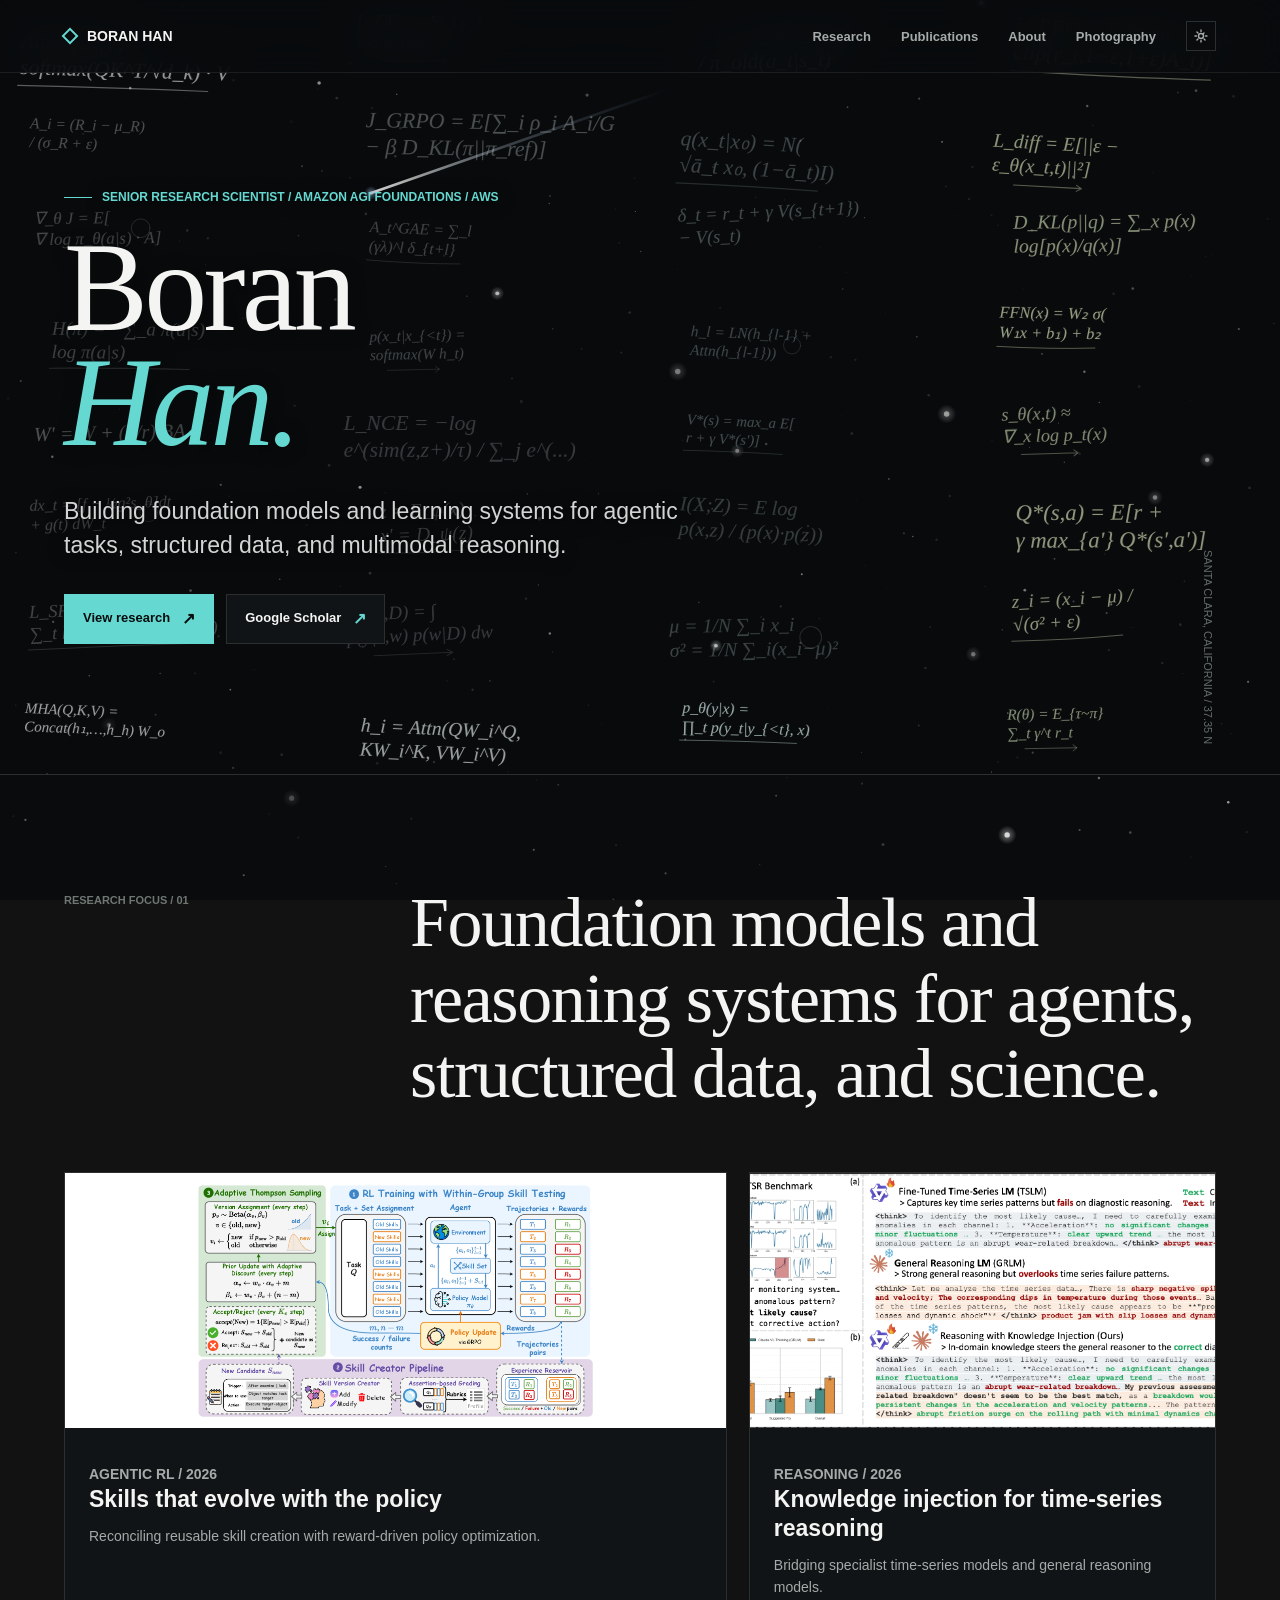
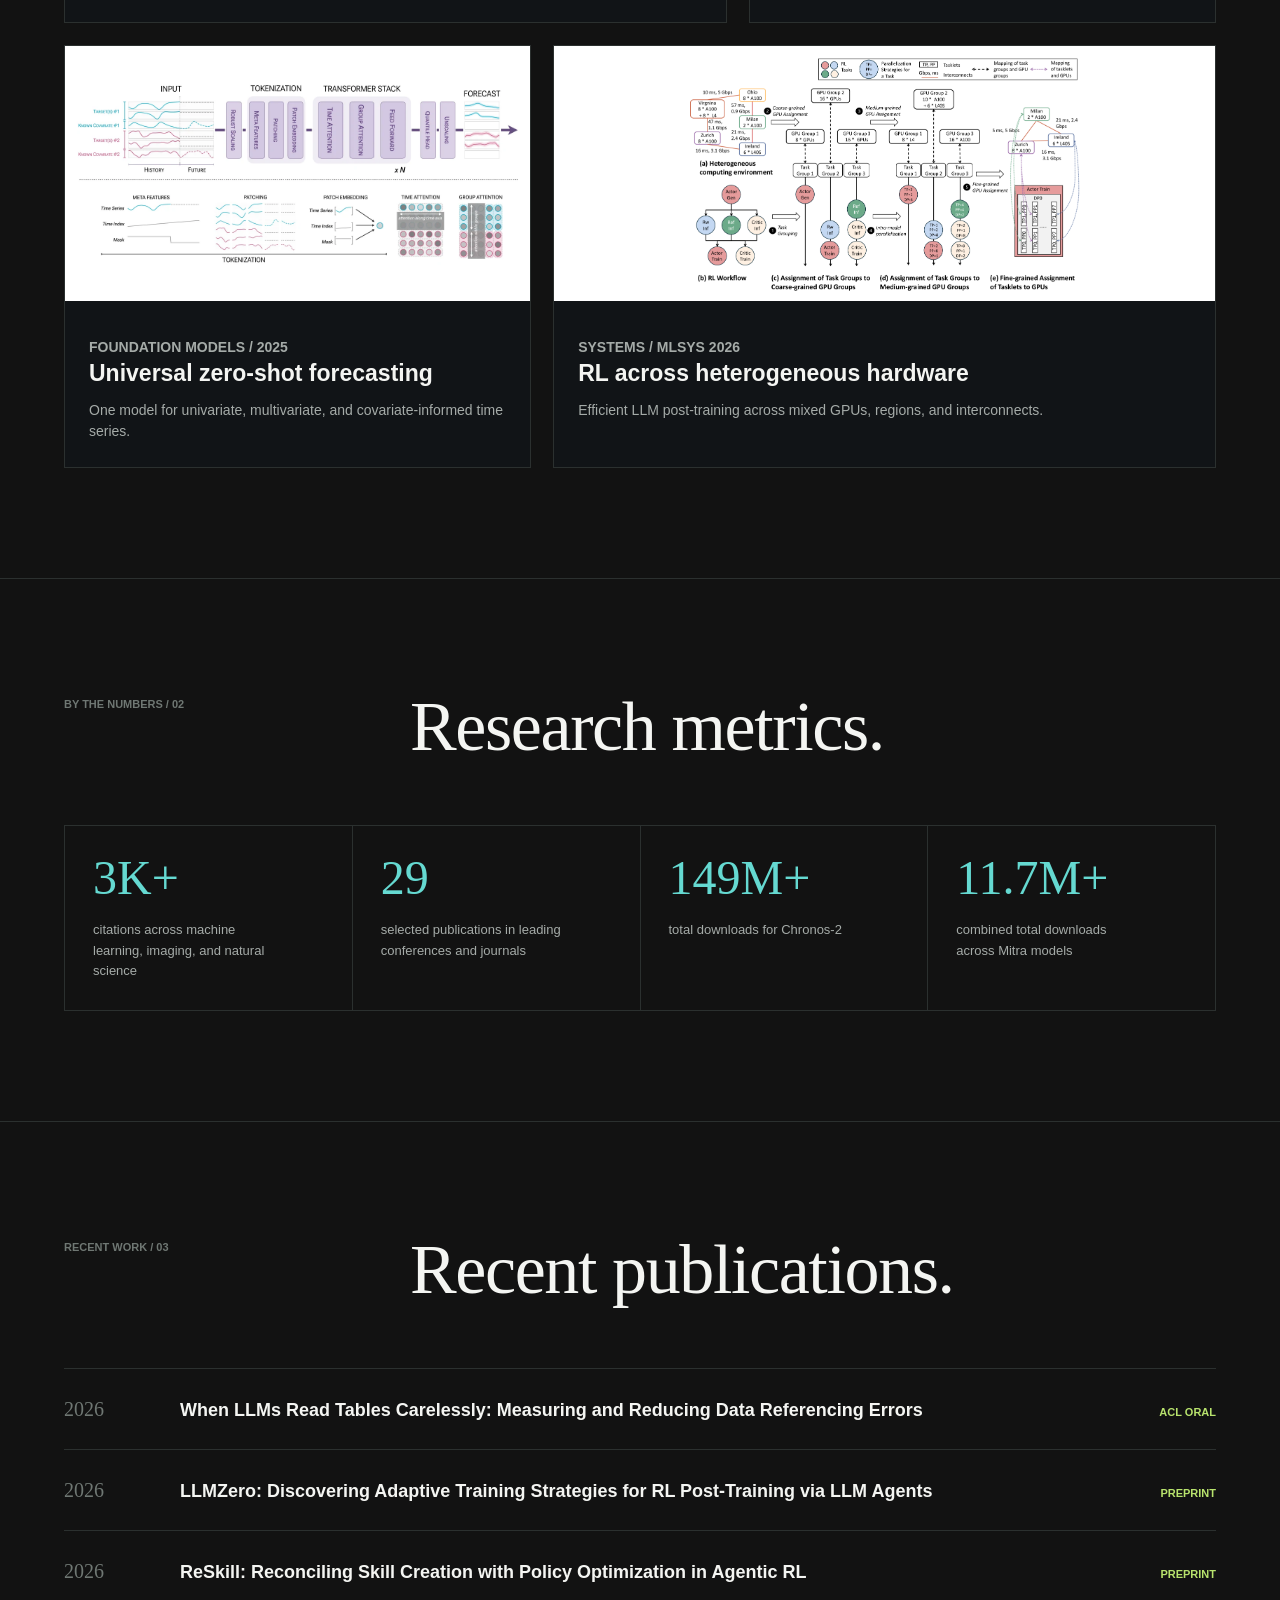
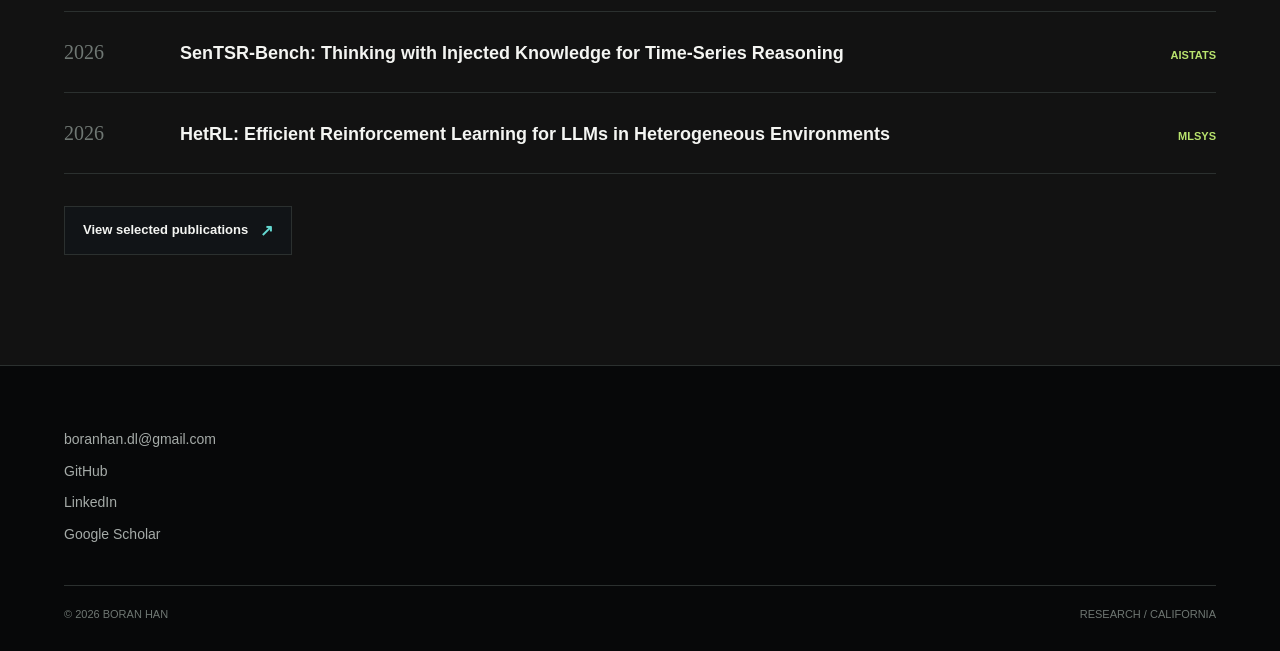
==== commit 47bbff65: "Remove all non-Georgia/TNR Unicode from canvas equations Replace all characters that are absent from" ====
--- a/index.html
+++ b/index.html
@@ -199,6 +199,6 @@
         </div>
       </div>
     </footer>
-    <script src="/assets/site.js?v=14" defer></script>
+    <script src="/assets/site.js?v=15" defer></script>
   </body>
 </html>
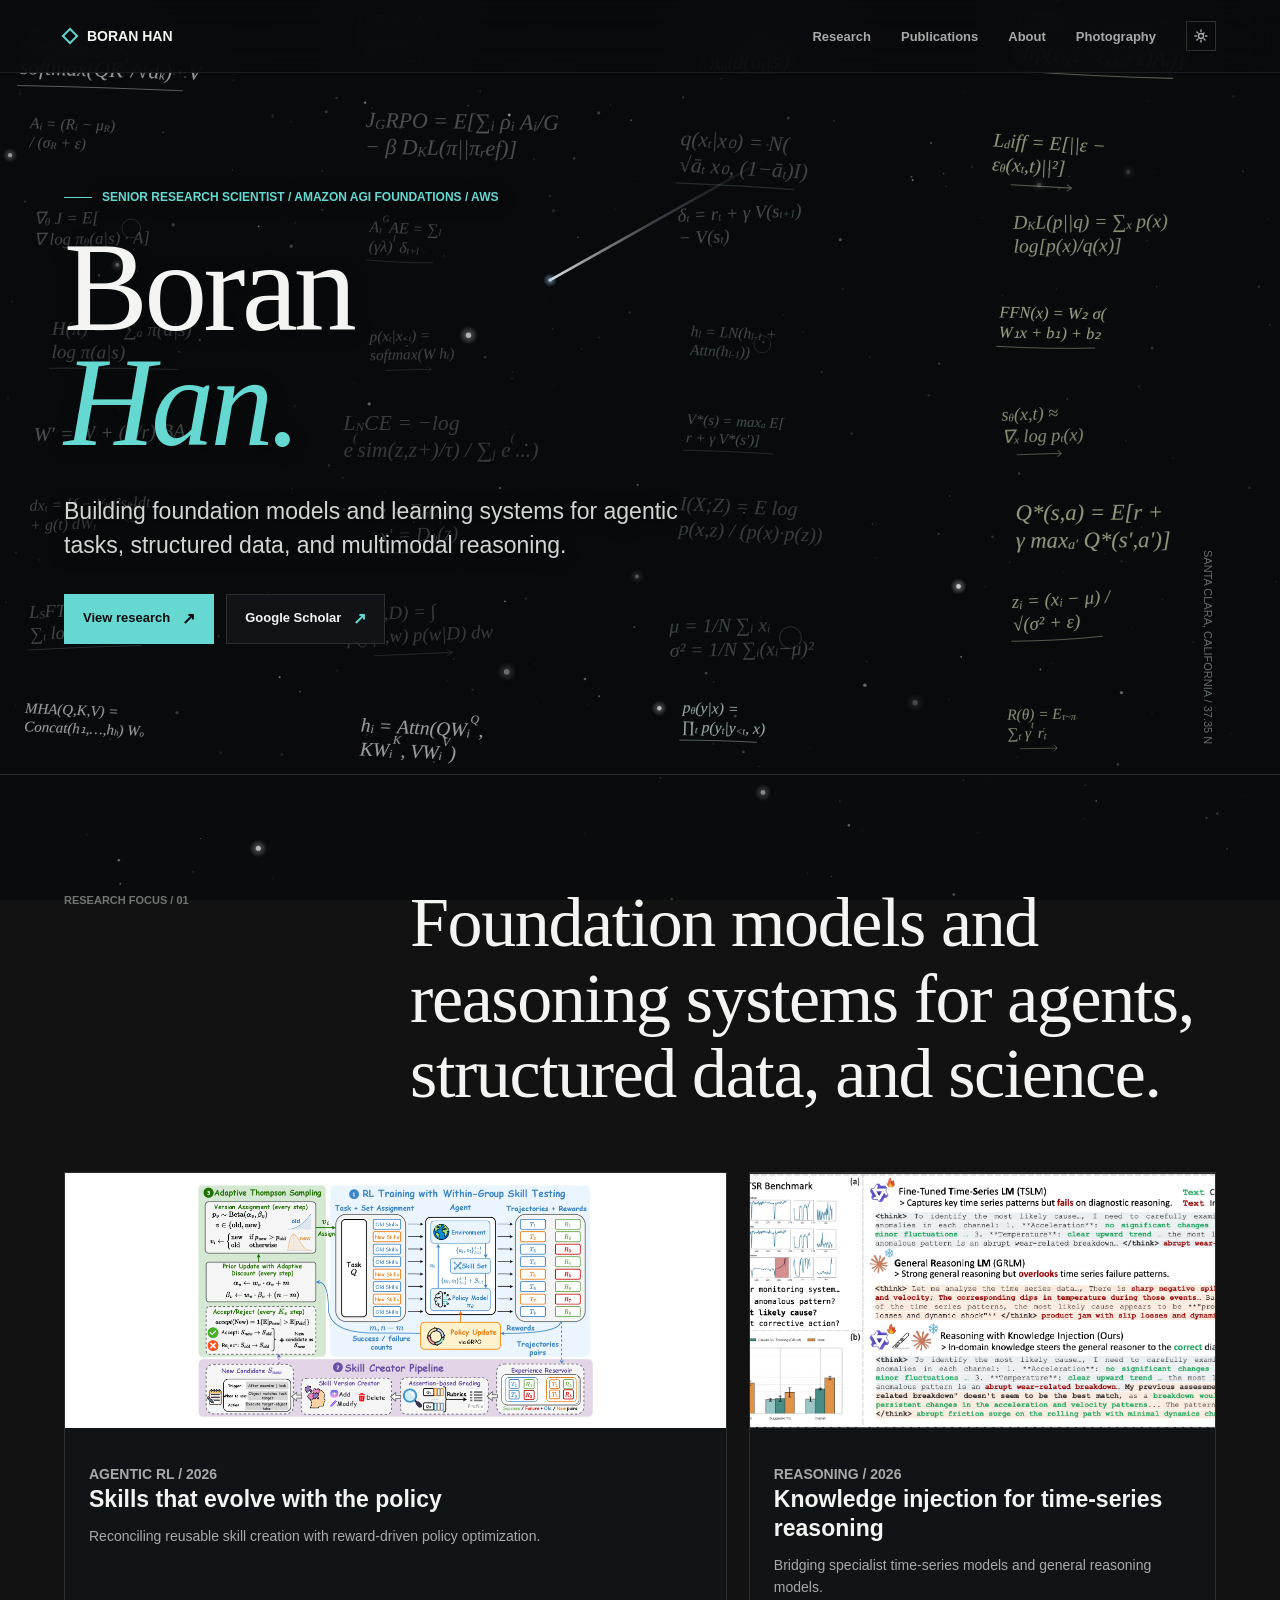
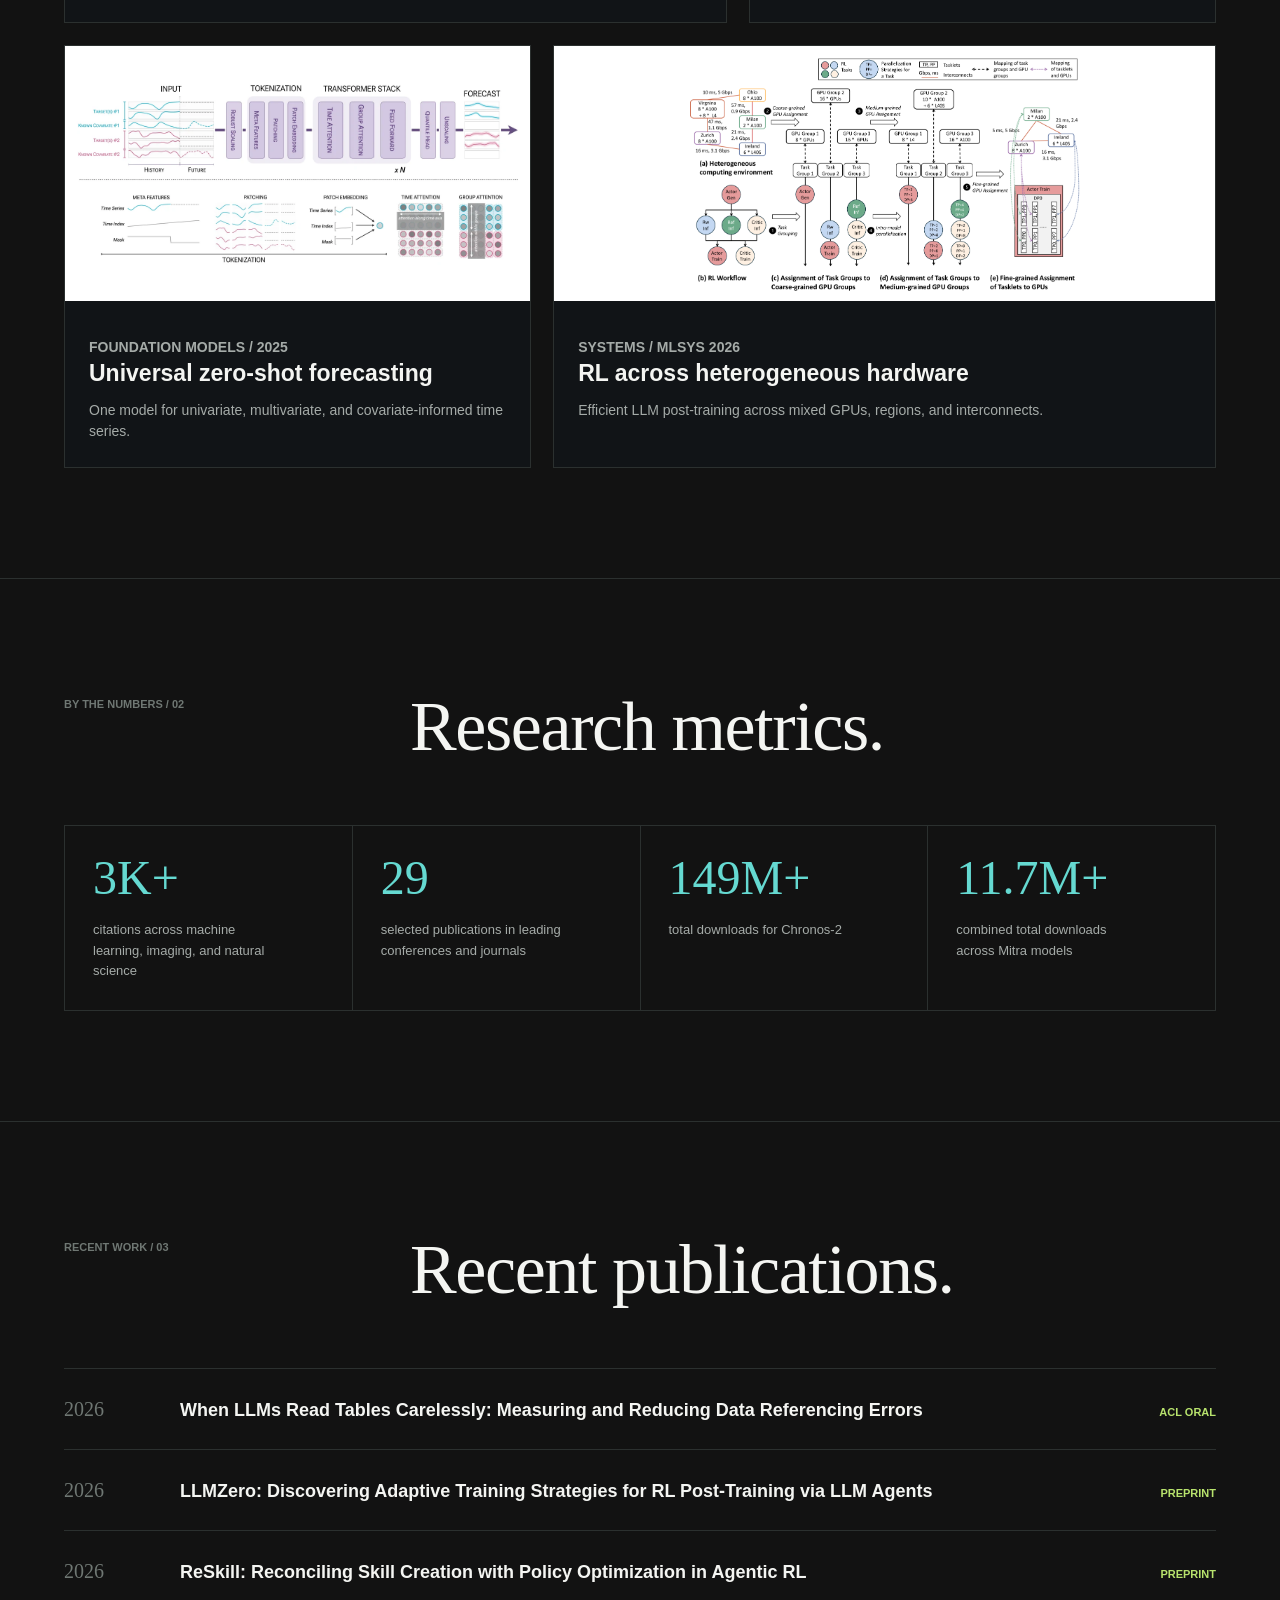
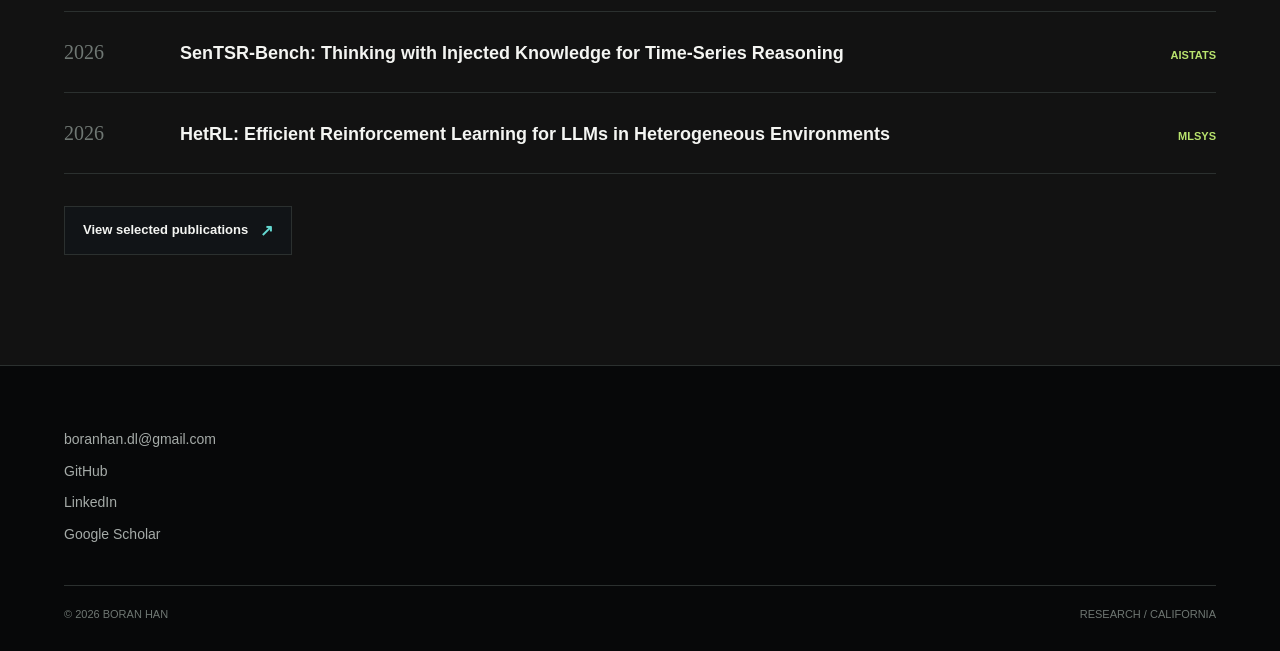
==== commit 6bd233da: "Render canvas equations with real sub/superscripts Add parseMathTokens + drawMathLine + mathTextWidt" ====
--- a/index.html
+++ b/index.html
@@ -199,6 +199,6 @@
         </div>
       </div>
     </footer>
-    <script src="/assets/site.js?v=15" defer></script>
+    <script src="/assets/site.js?v=16" defer></script>
   </body>
 </html>
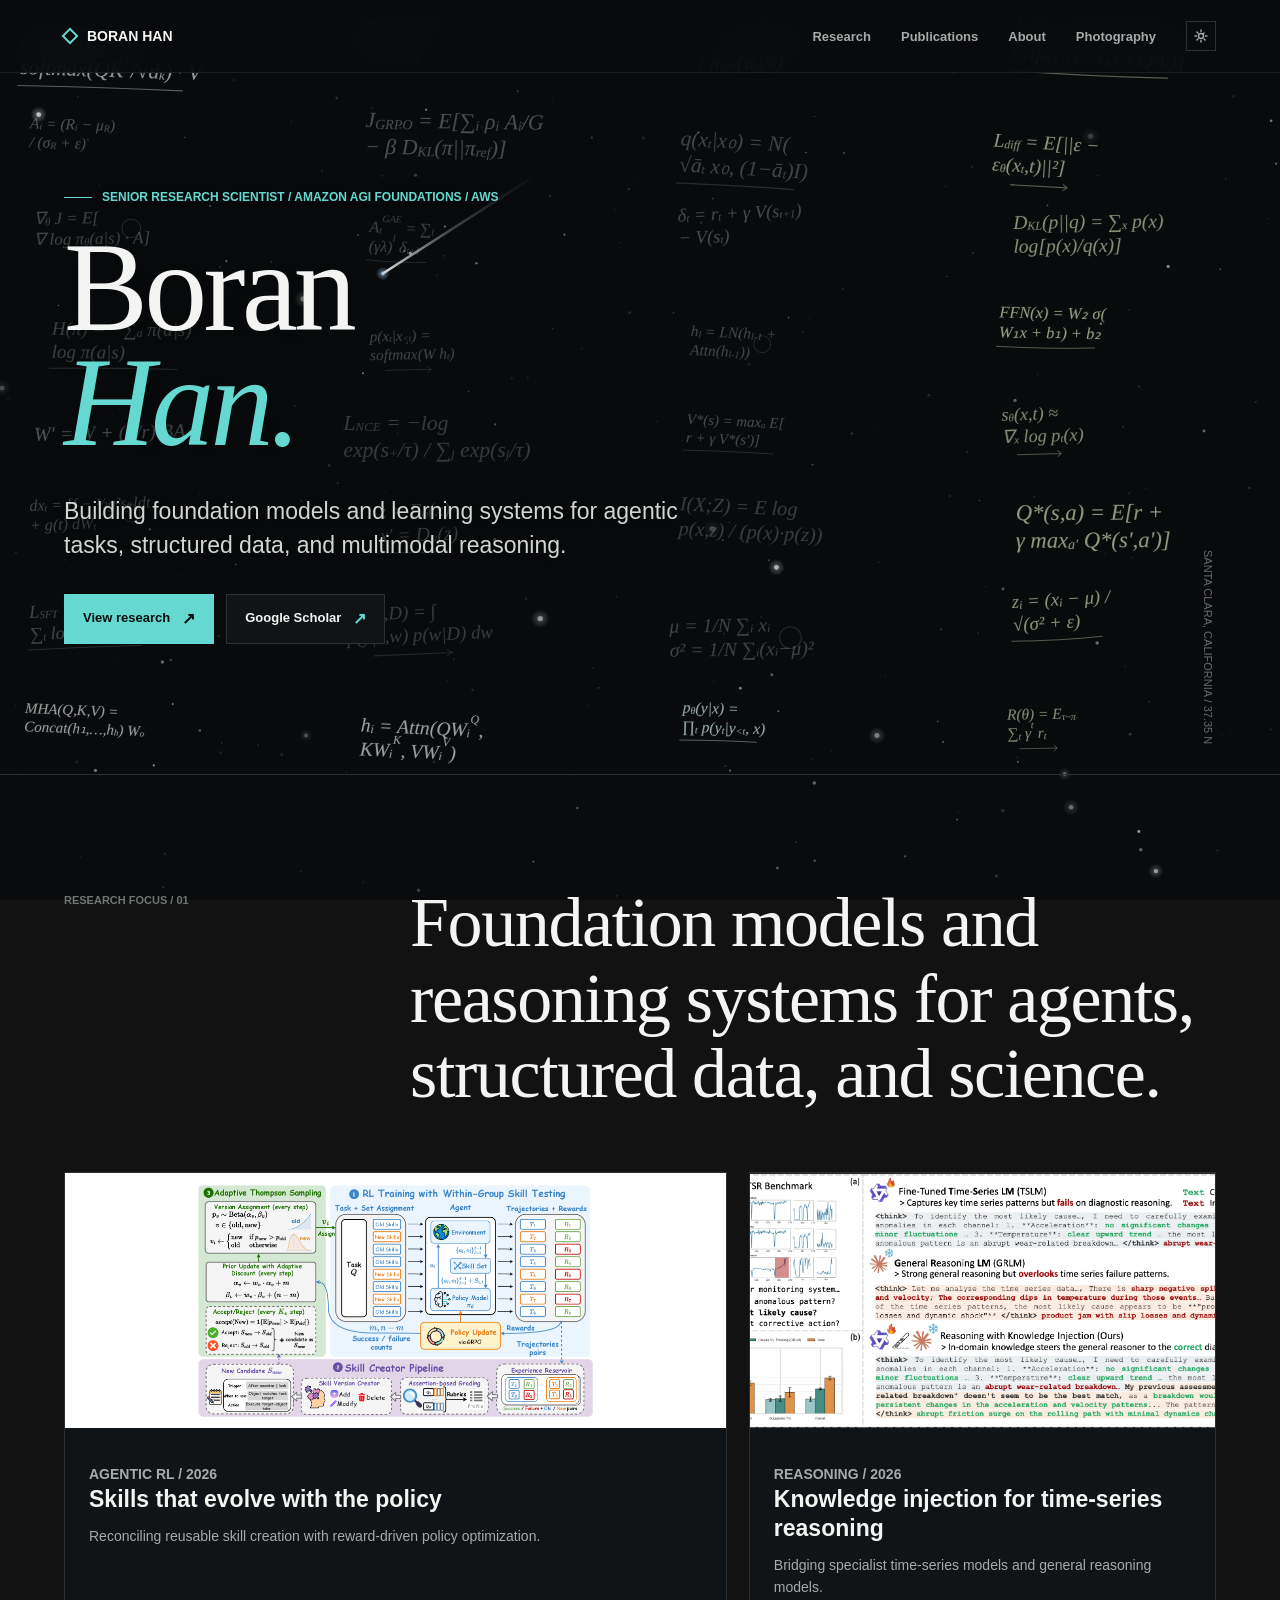
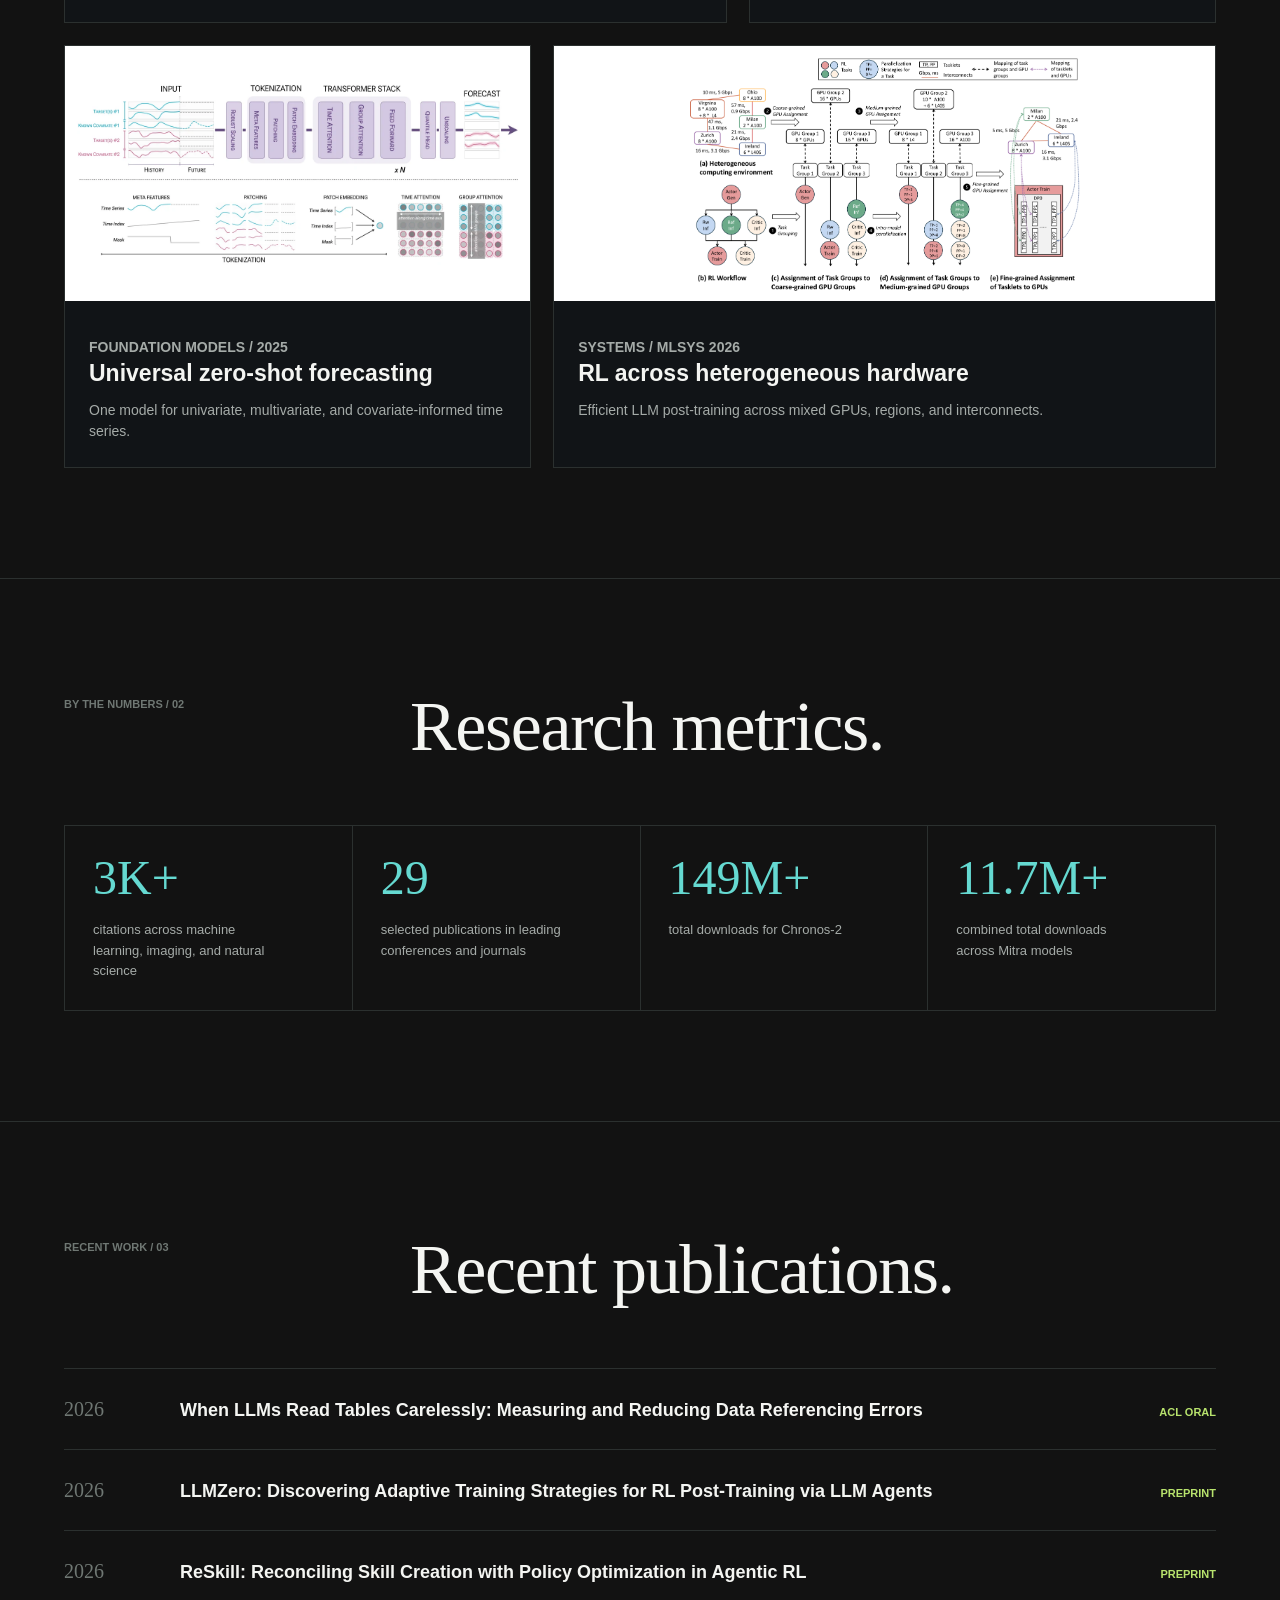
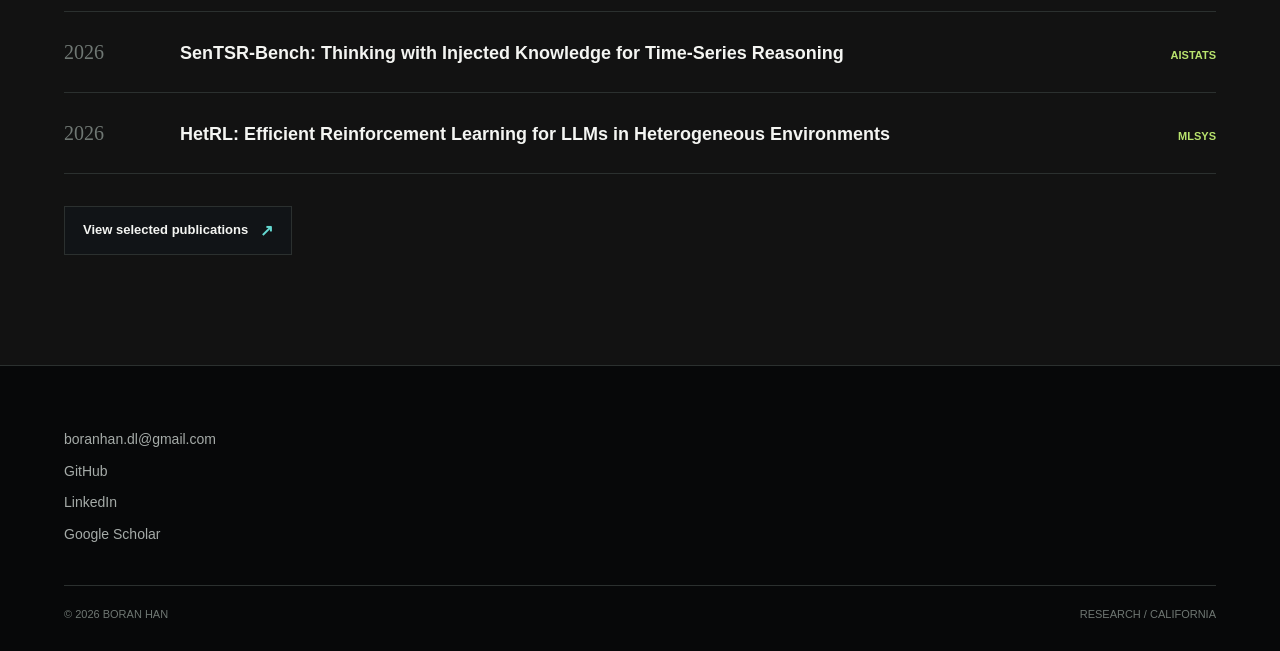
==== commit c6c733da: "Fix multi-char subscripts/superscripts in canvas equations Wrap all multi-character sub/superscript " ====
--- a/index.html
+++ b/index.html
@@ -199,6 +199,6 @@
         </div>
       </div>
     </footer>
-    <script src="/assets/site.js?v=16" defer></script>
+    <script src="/assets/site.js?v=17" defer></script>
   </body>
 </html>
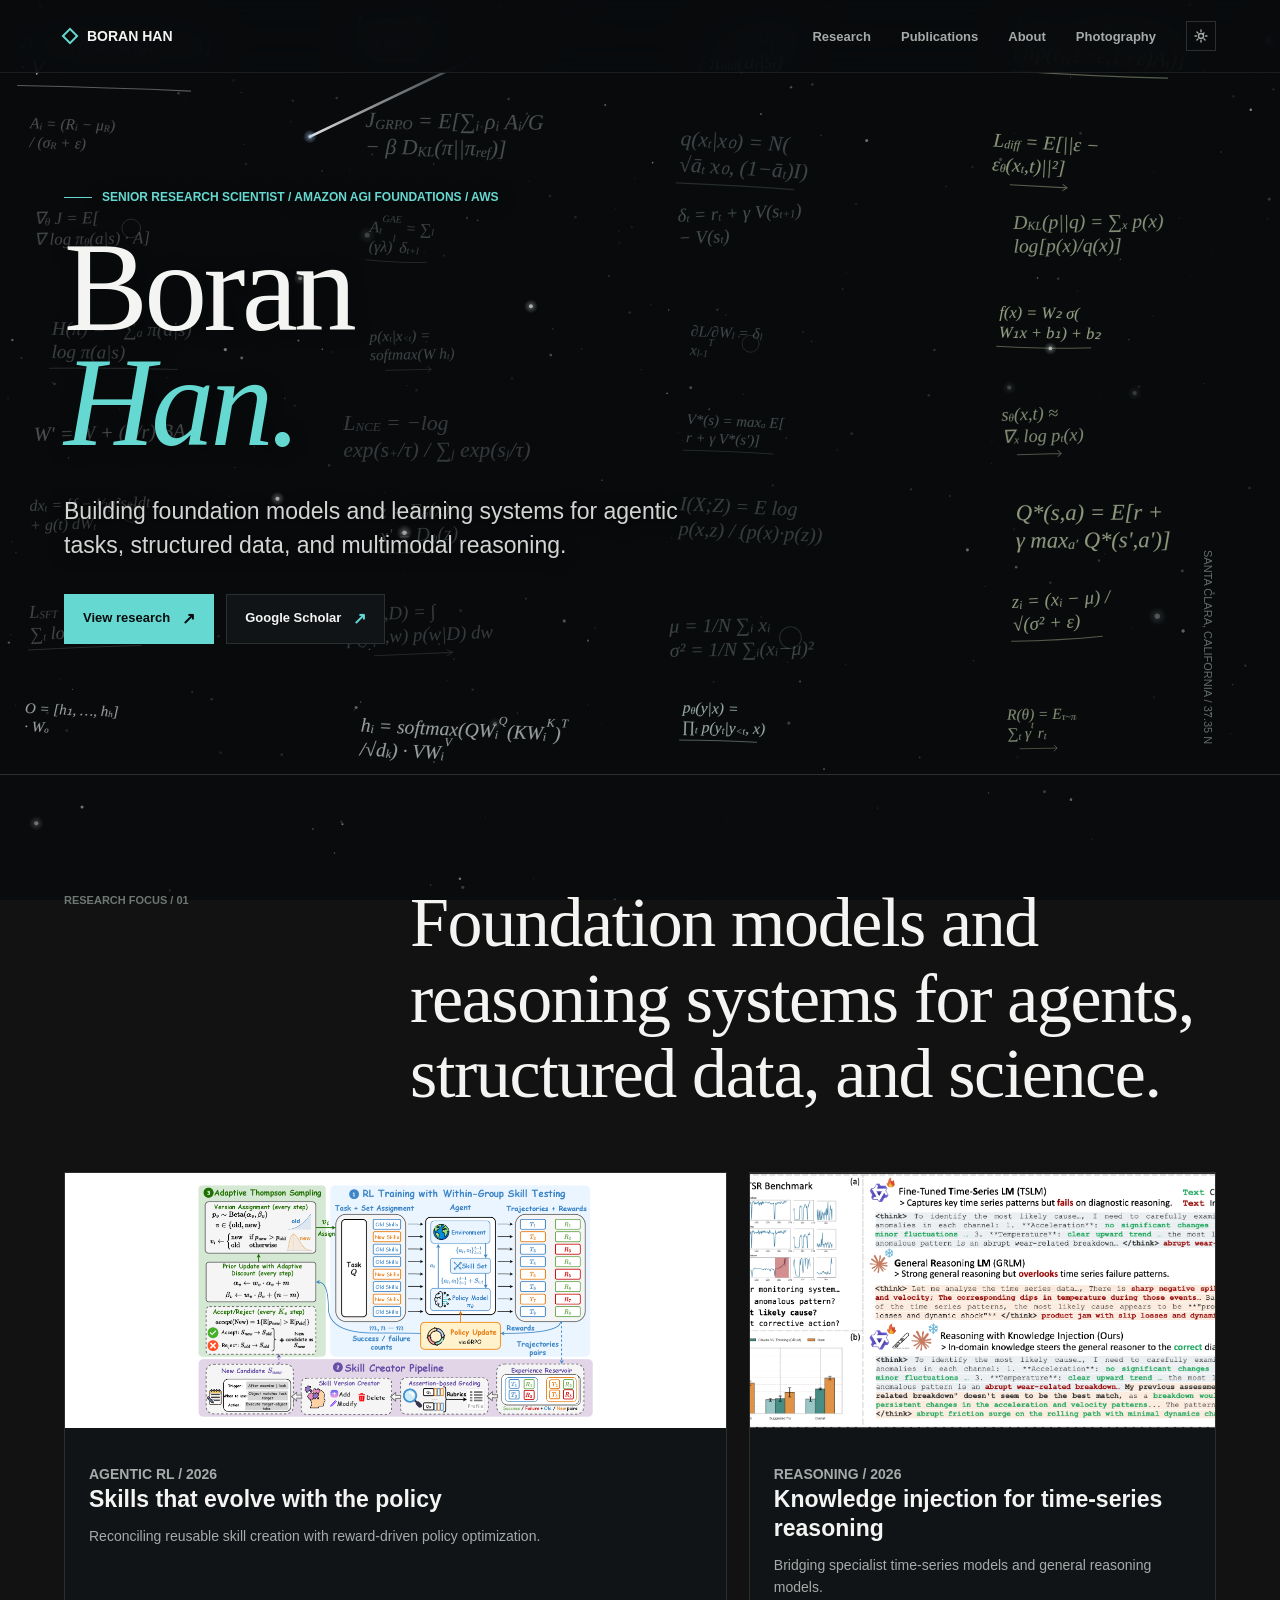
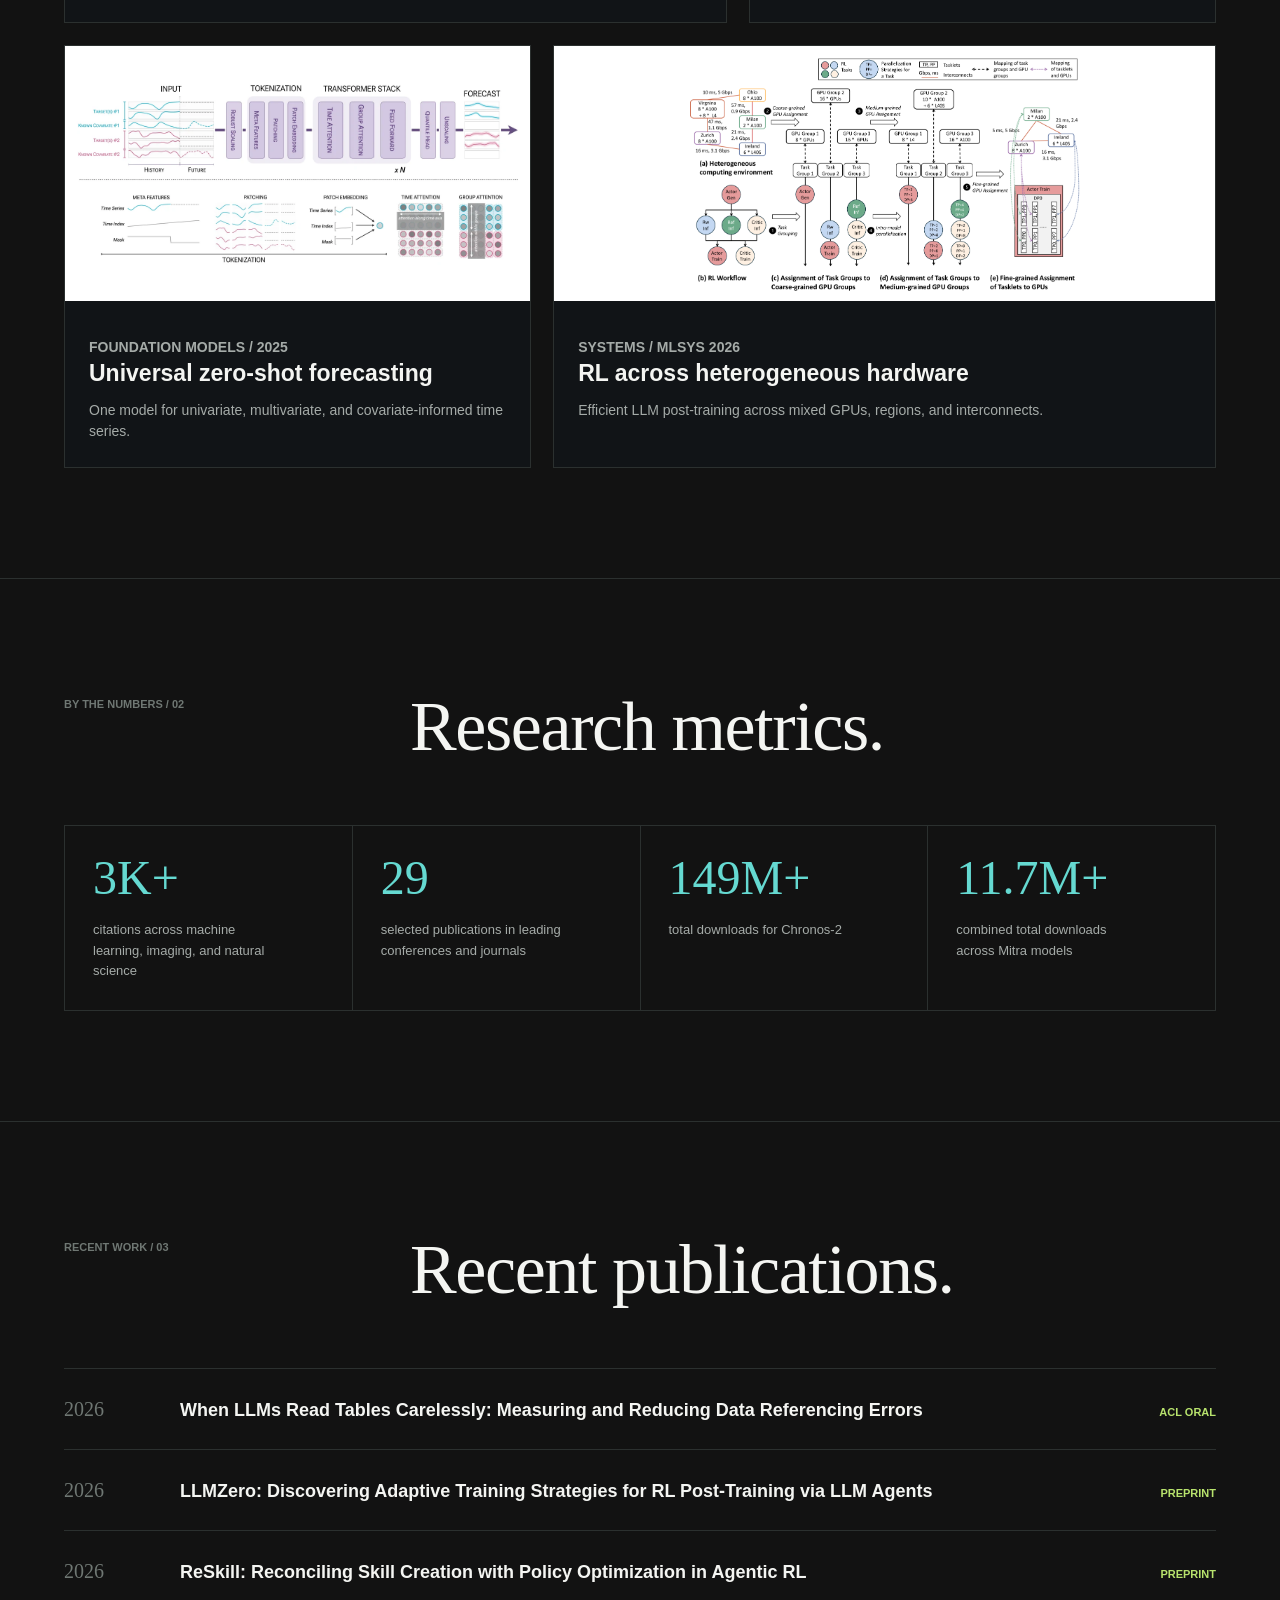
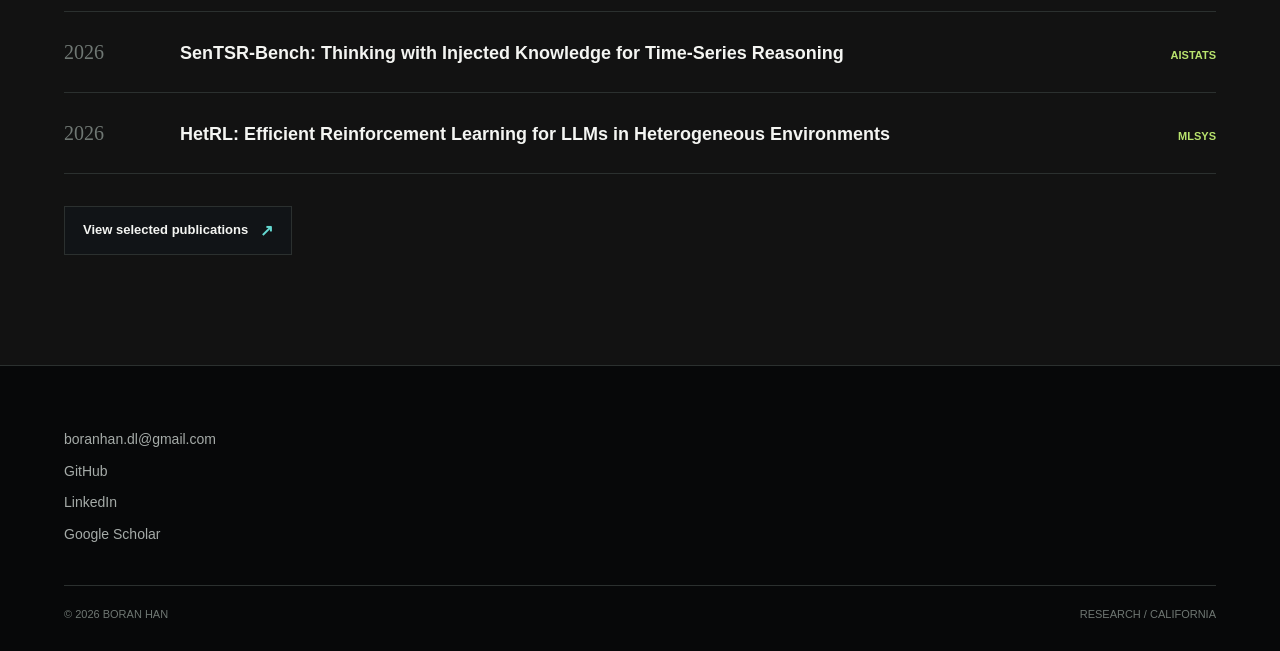
==== commit cfb6cb37: "Replace architecture abbreviations with pure math in canvas equations Attn(Q,K,V)=... → A = softmax(" ====
--- a/index.html
+++ b/index.html
@@ -199,6 +199,6 @@
         </div>
       </div>
     </footer>
-    <script src="/assets/site.js?v=17" defer></script>
+    <script src="/assets/site.js?v=18" defer></script>
   </body>
 </html>
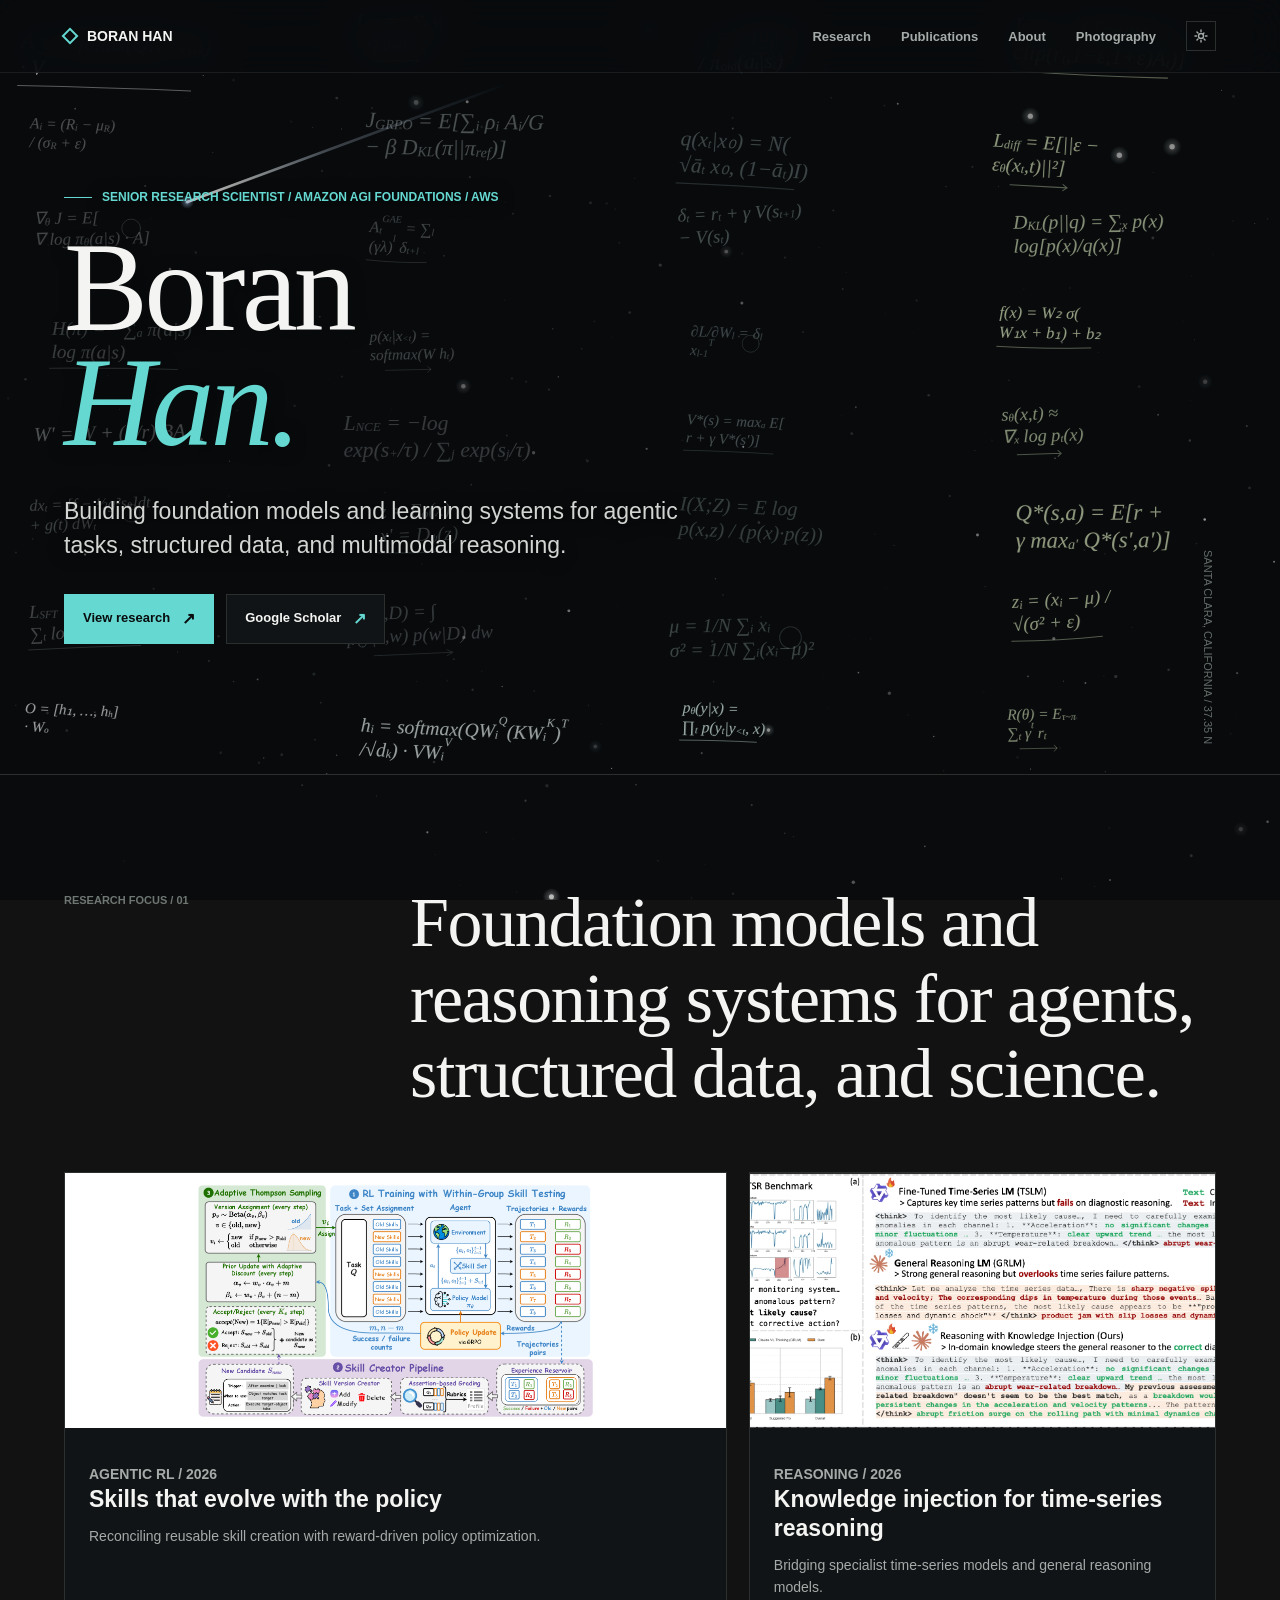
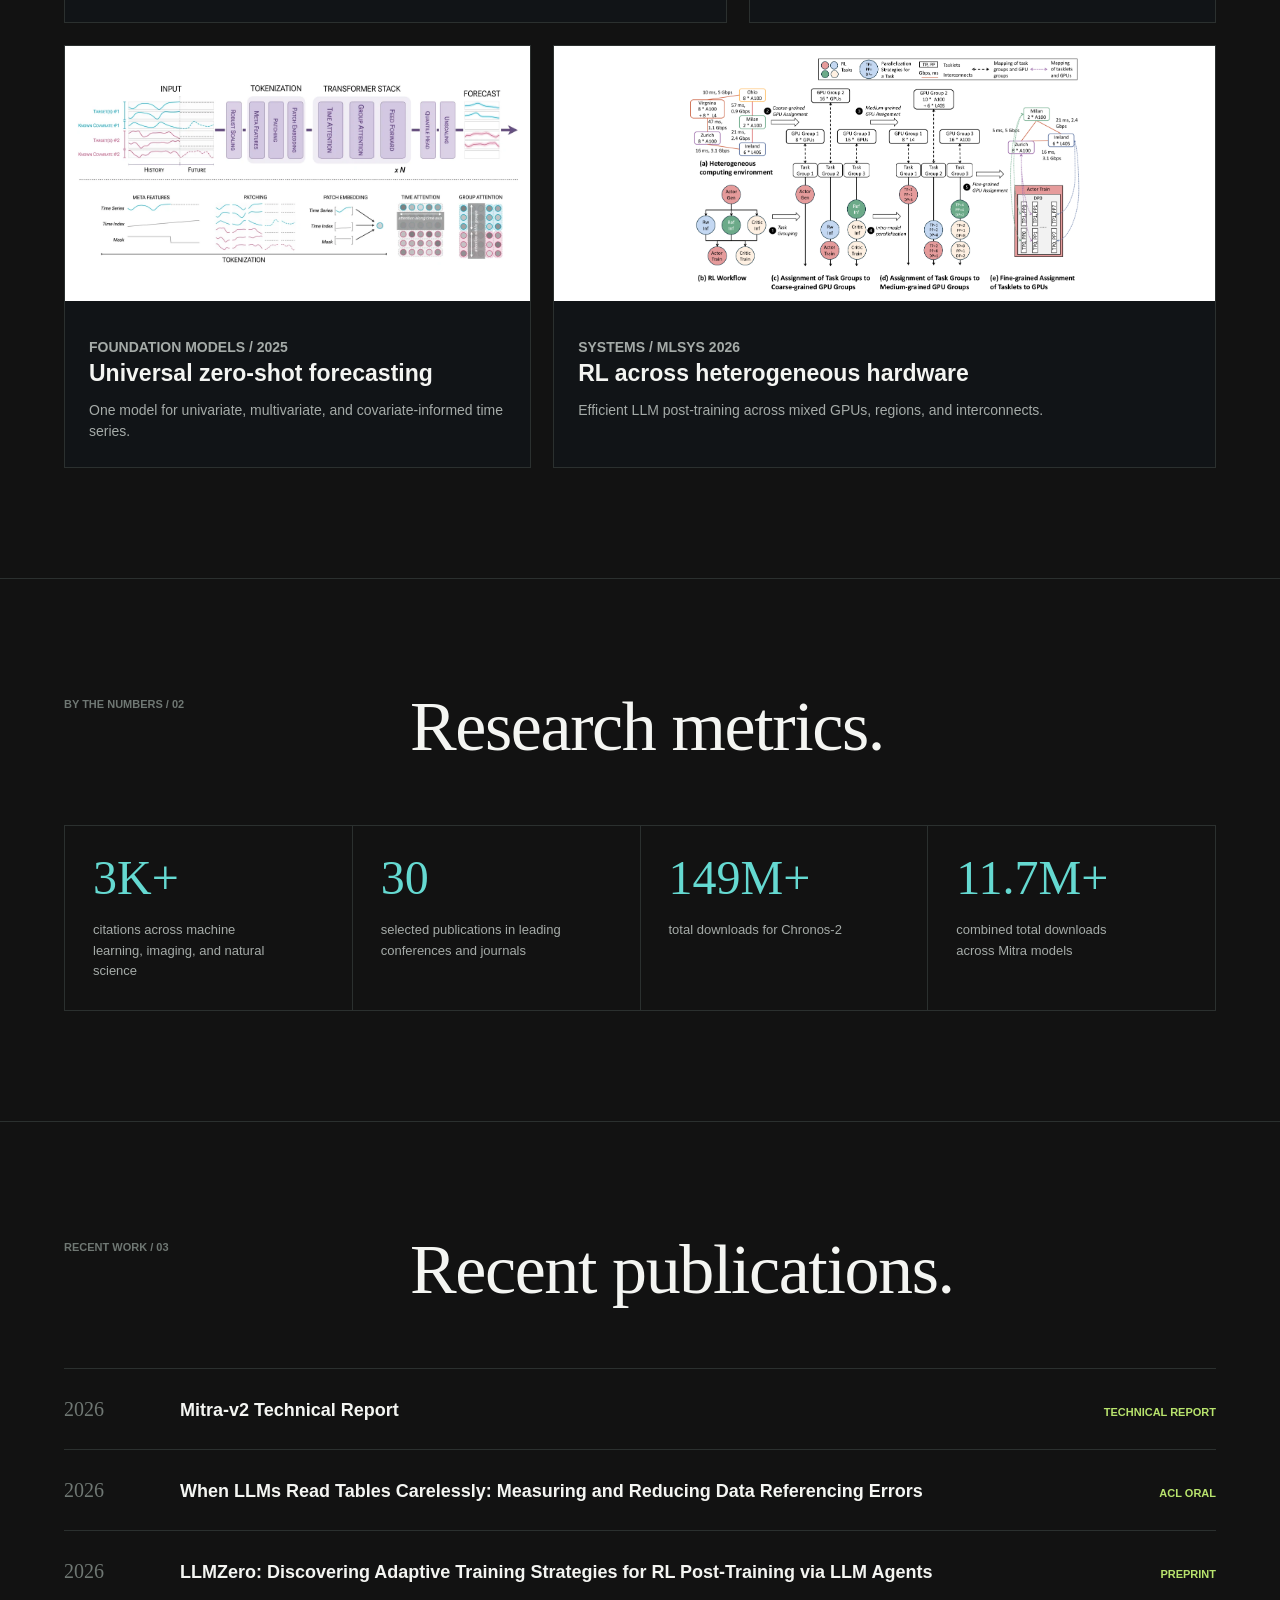
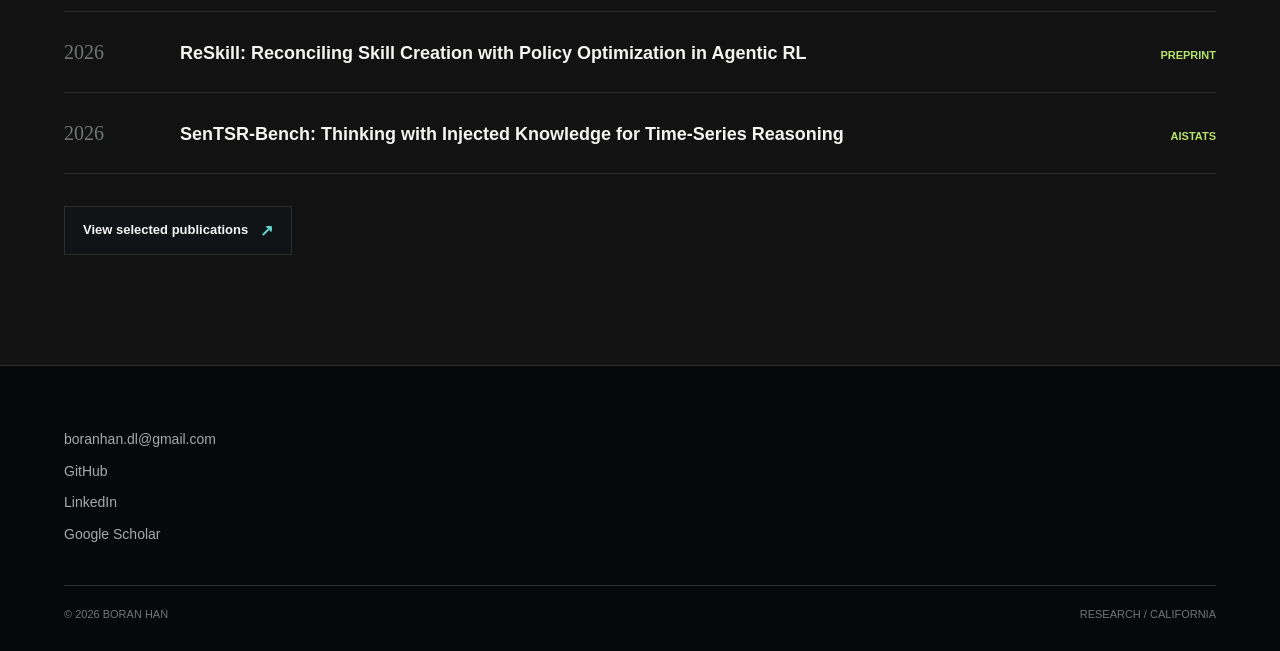
==== commit ffbf022d: "Add Mitra-v2 technical report; bundle Mitra v1/v2 on research page Co-Authored-By: Claude Fable 5.1 " ====
--- a/index.html
+++ b/index.html
@@ -128,7 +128,7 @@
               <span>citations across machine learning, imaging, and natural science</span>
             </div>
             <div class="stat">
-              <strong>29</strong>
+              <strong>30</strong>
               <span>selected publications in leading conferences and journals</span>
             </div>
             <div class="stat">
@@ -150,6 +150,11 @@
             <h2>Recent publications.</h2>
           </div>
           <div class="latest-list reveal">
+            <a class="latest-item" href="https://arxiv.org/abs/2609.04540" target="_blank" rel="noreferrer">
+              <time datetime="2026">2026</time>
+              <h3>Mitra-v2 Technical Report</h3>
+              <span>Technical report</span>
+            </a>
             <a class="latest-item" href="https://arxiv.org/abs/2606.32029" target="_blank" rel="noreferrer">
               <time datetime="2026">2026</time>
               <h3>When LLMs Read Tables Carelessly: Measuring and Reducing Data Referencing Errors</h3>
@@ -169,11 +174,6 @@
               <time datetime="2026">2026</time>
               <h3>SenTSR-Bench: Thinking with Injected Knowledge for Time-Series Reasoning</h3>
               <span>AISTATS</span>
-            </a>
-            <a class="latest-item" href="https://arxiv.org/abs/2512.12476" target="_blank" rel="noreferrer">
-              <time datetime="2026">2026</time>
-              <h3>HetRL: Efficient Reinforcement Learning for LLMs in Heterogeneous Environments</h3>
-              <span>MLSys</span>
             </a>
           </div>
           <div class="page-actions">
